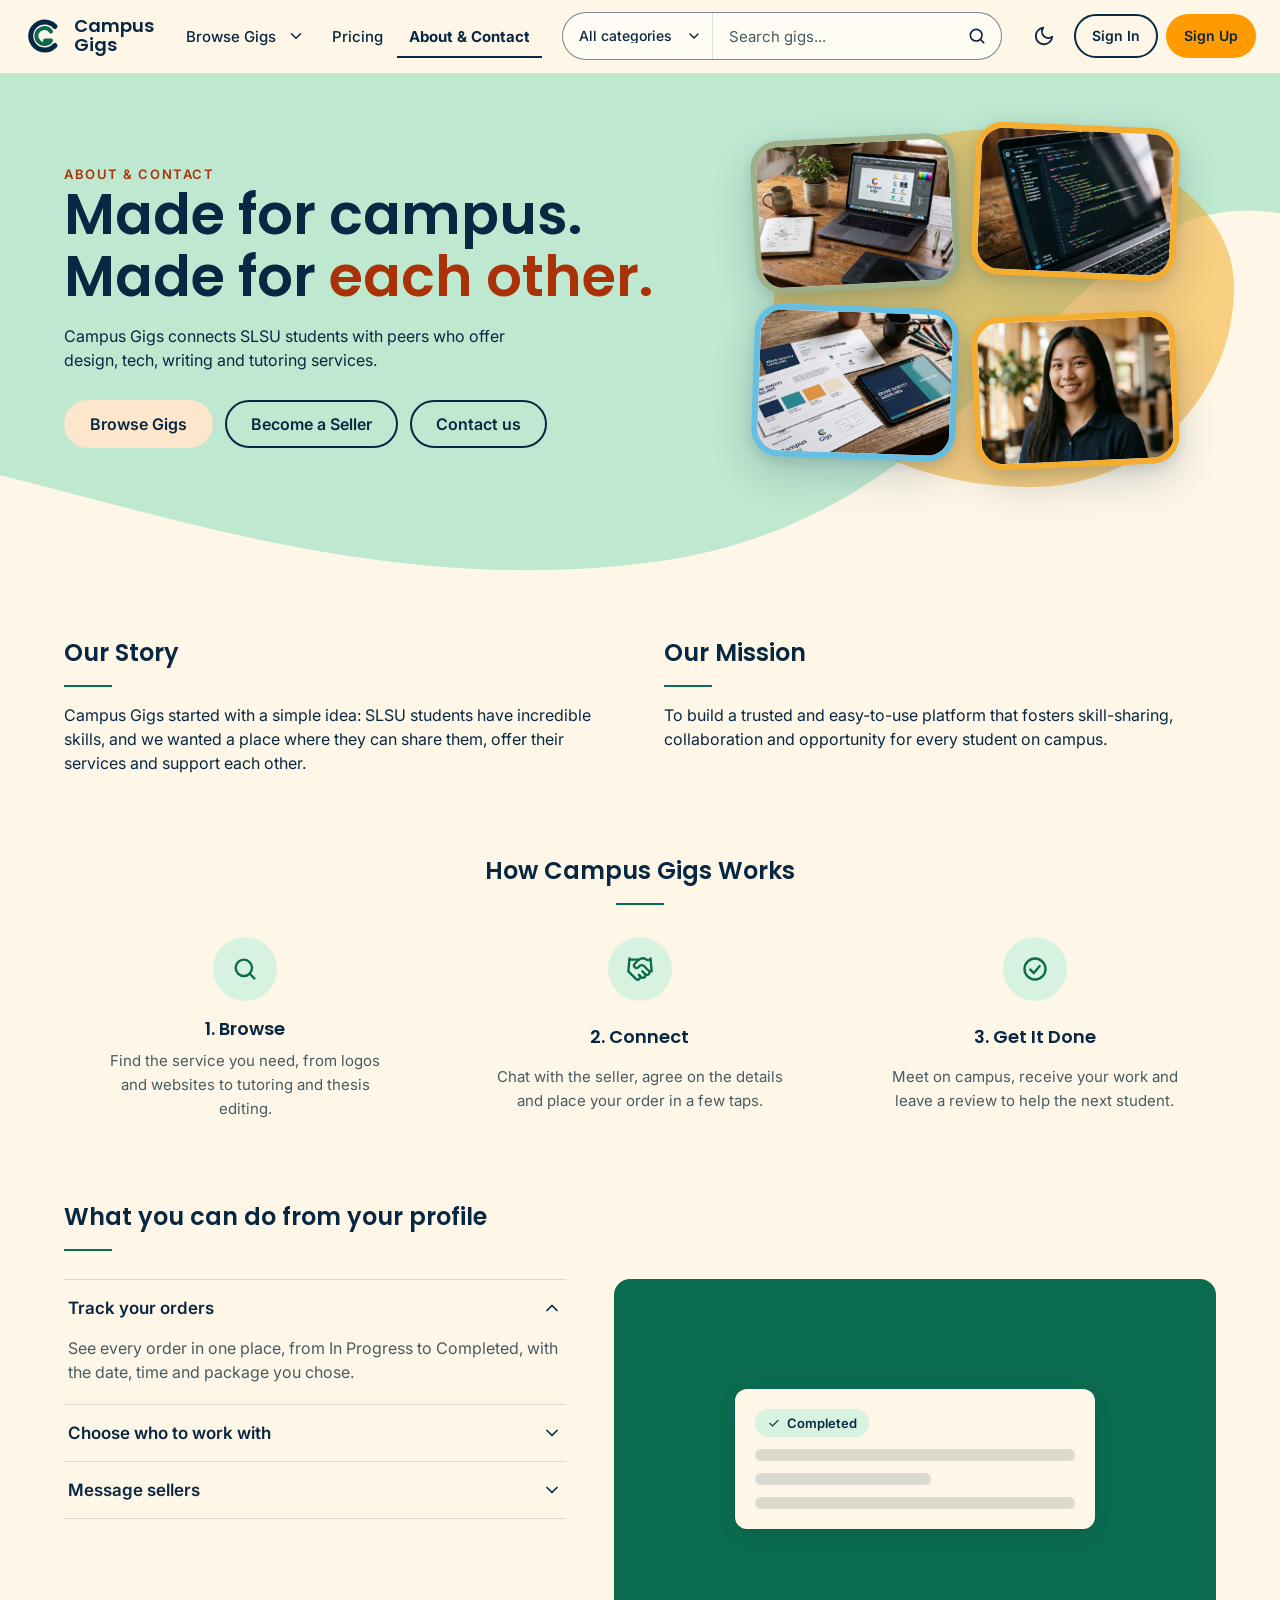
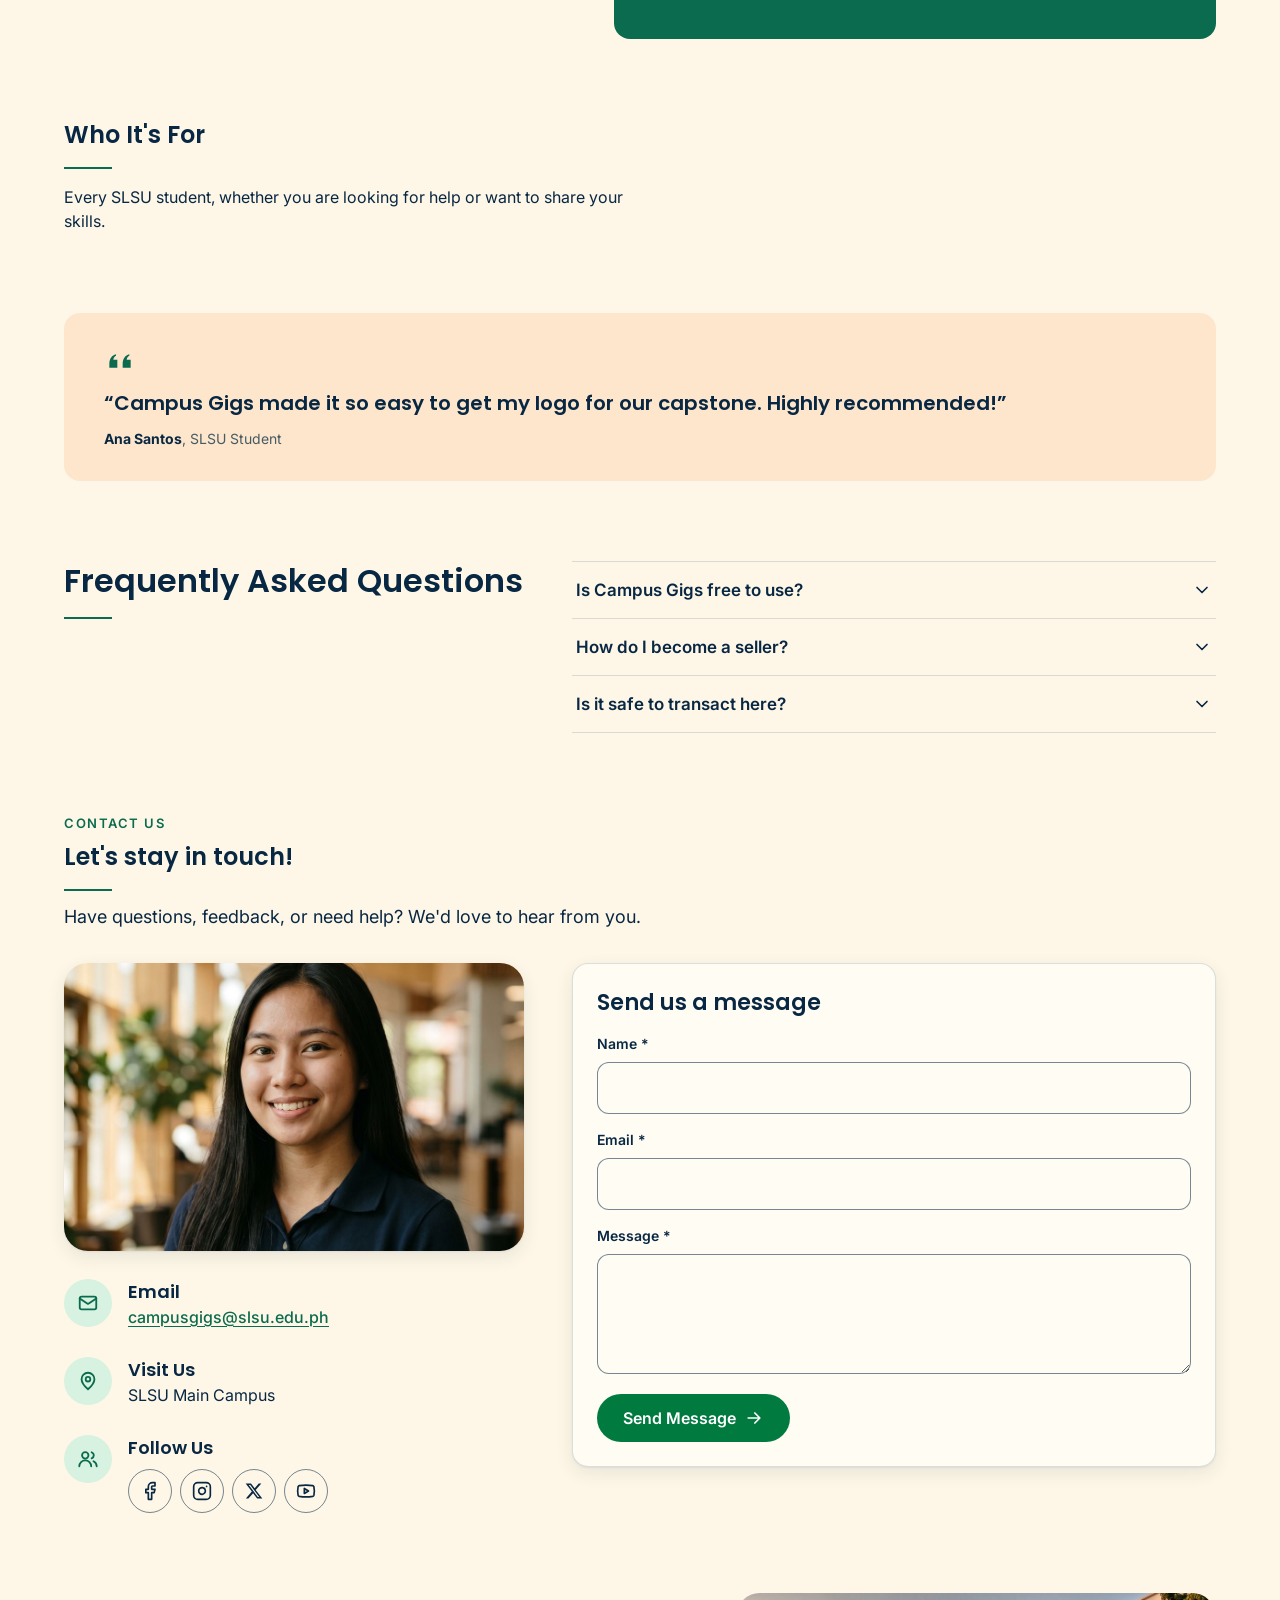
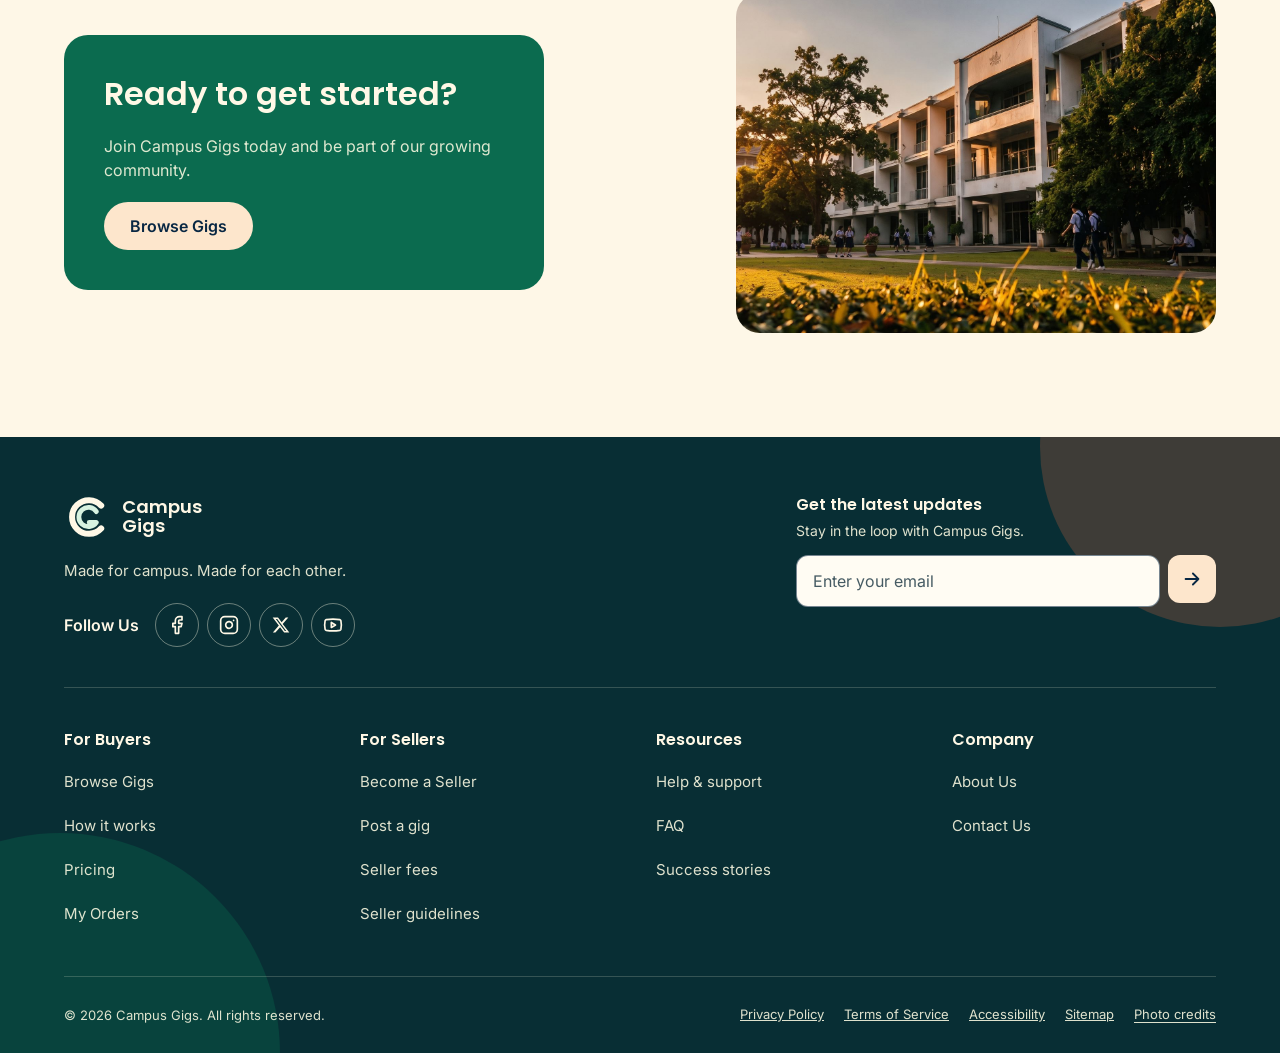
==== about.html @ 4c4ada21 "Campus Gigs: SLSU student services marketplace Co-Authored-By: Claude Sonnet 5.5 <noreply@anthropic." ====
<!doctype html>
<html lang="en">
<head>
  <meta charset="utf-8">
  <meta name="viewport" content="width=device-width, initial-scale=1">
  <title>About &amp; Contact | Campus Gigs</title>
  <meta name="description" content="About Campus Gigs, how it works, answers to common questions, and a form to write to the team at SLSU Main Campus.">
  <link rel="preconnect" href="https://fonts.googleapis.com">
  <link rel="preconnect" href="https://fonts.gstatic.com" crossorigin>
  <link href="https://fonts.googleapis.com/css2?family=Inter:wght@400;500;600;700&family=Poppins:wght@500;600;700&display=swap" rel="stylesheet">
  <link rel="stylesheet" href="css/tokens.css">
  <link rel="stylesheet" href="css/base.css">
  <link rel="stylesheet" href="css/components.css">
  <link rel="stylesheet" href="css/shell.css">
  <link rel="stylesheet" href="css/pages.css">
<script>try{if(localStorage.getItem('campusgigs.v1.theme')==='dark')document.documentElement.setAttribute('data-theme','dark')}catch(e){}</script>
</head>
<body>
<main id="main">

  <section class="hero-curve about-hero" aria-labelledby="about-title">
    <svg class="hero-curve__shape" viewBox="0 0 1440 560" preserveAspectRatio="none" aria-hidden="true"><path fill="#2F5A66" d="M0 0H1440V150C1200 110 1130 470 740 522 460 558 220 482 0 430Z"/></svg>
    <div class="container hero-curve__inner">
      <div>
        <p class="eyebrow">About &amp; contact</p>
        <h1 id="about-title">Made for campus.<br>Made for <span class="about-hero__accent">each other.</span></h1>
        <p>Campus Gigs connects SLSU students with peers who offer design, tech, writing and tutoring services.</p>
        <div class="hero-curve__actions">
          <a class="btn btn--light" href="browse.html">Browse Gigs</a>
          <a class="btn btn--outline about-hero__ghost" id="about-seller" href="signup.html?role=seller">Become a Seller</a>
          <a class="btn btn--outline about-hero__ghost" href="#contact">Contact us</a>
        </div>
      </div>
      <div class="hero-curve__media is-collage">
        <div class="hero-curve__blob"></div>
        <div class="collage collage--about" aria-label="Students collaborating on campus">
          <div class="collage__frame" data-frame="aboutCollage1"></div>
          <div class="collage__frame" data-frame="aboutCollage2"></div>
          <div class="collage__frame" data-frame="aboutCollage3"></div>
          <div class="collage__frame" data-frame="aboutCollage4"></div>
        </div>
      </div>
    </div>
  </section>

  <section class="section container about-two">
    <div><h2 class="h-rule">Our Story</h2><p>Campus Gigs started with a simple idea: SLSU students have incredible skills, and we wanted a place where they can share them, offer their services and support each other.</p></div>
    <div><h2 class="h-rule">Our Mission</h2><p>To build a trusted and easy-to-use platform that fosters skill-sharing, collaboration and opportunity for every student on campus.</p></div>
  </section>

  <section class="section container" id="how" aria-labelledby="how-title">
    <h2 class="h-rule h-rule--center" id="how-title" style="text-align:center;margin-bottom:32px">How Campus Gigs Works</h2>
    <div class="steps-3 steps-3--icons">
      <div><span class="step-ico" data-ico="search"></span><h3>1. Browse</h3><p>Find the service you need, from logos and websites to tutoring and thesis editing.</p></div>
      <div><span class="step-ico" data-ico="handshake"></span><h3>2. Connect</h3><p>Chat with the seller, agree on the details and place your order in a few taps.</p></div>
      <div><span class="step-ico" data-ico="check-circle"></span><h3>3. Get It Done</h3><p>Meet on campus, receive your work and leave a review to help the next student.</p></div>
    </div>
  </section>

  <section class="section container" aria-labelledby="features-title">
    <h2 class="h-rule" id="features-title" style="margin-bottom:28px">What you can do from your profile</h2>
    <div class="acc-split">
      <div class="acc" id="profile-acc">
        <div class="acc__item"><h3><button class="acc__btn" type="button" id="pa1b" aria-expanded="true" aria-controls="pa1p">Track your orders <span data-ico="chevron-down" data-size="20"></span></button></h3><div class="acc__panel" id="pa1p" role="region" aria-labelledby="pa1b">See every order in one place, from In Progress to Completed, with the date, time and package you chose.</div></div>
        <div class="acc__item"><h3><button class="acc__btn" type="button" id="pa2b" aria-expanded="false" aria-controls="pa2p">Choose who to work with <span data-ico="chevron-down" data-size="20"></span></button></h3><div class="acc__panel" id="pa2p" role="region" aria-labelledby="pa2b" hidden>Compare packages, delivery days and honest reviews before you decide, then save the gigs you like.</div></div>
        <div class="acc__item"><h3><button class="acc__btn" type="button" id="pa3b" aria-expanded="false" aria-controls="pa3p">Message sellers <span data-ico="chevron-down" data-size="20"></span></button></h3><div class="acc__panel" id="pa3p" role="region" aria-labelledby="pa3b" hidden>Ask questions and agree on a meet-up time right in the app. Replies show up in your inbox.</div></div>
      </div>
      <div class="acc__preview" aria-hidden="true"><div class="acc__preview-card"><span class="pill pill--done" style="justify-self:start" data-ico="check" data-size="14"> Completed</span><div class="skeleton"></div><div class="skeleton skeleton--short"></div><div class="skeleton"></div></div></div>
    </div>
  </section>

  <section class="section container" aria-labelledby="who-title">
    <h2 class="h-rule" id="who-title" style="margin-bottom:16px">Who It's For</h2>
    <p style="max-width:60ch">Every SLSU student, whether you are looking for help or want to share your skills.</p>
  </section>

  <section class="section container" aria-label="What a student says">
    <div class="quote-band" id="about-quote"></div>
  </section>

  <section class="section container" id="faq" aria-labelledby="faq-title">
    <div class="faq-split">
      <h2 class="h-rule" id="faq-title">Frequently Asked Questions</h2>
      <div class="acc" id="faq-acc"></div>
    </div>
  </section>

  <section class="section container contact-wrap" id="contact" aria-labelledby="contact-title">
    <div class="contact-head">
      <p class="eyebrow">Contact us</p>
      <h2 class="h-rule" id="contact-title">Let's stay in touch!</h2>
      <p>Have questions, feedback, or need help? We'd love to hear from you.</p>
    </div>
    <div class="contact-body">
      <div class="contact-info">
        <div class="contact-photo" id="contact-photo"></div>
        <div class="contact-info__row"><span class="contact-info__icon" id="ci-mail"></span><div><h3>Email</h3><a href="mailto:campusgigs@slsu.edu.ph">campusgigs@slsu.edu.ph</a></div></div>
        <div class="contact-info__row"><span class="contact-info__icon" id="ci-pin"></span><div><h3>Visit Us</h3><p>SLSU Main Campus</p></div></div>
        <div class="contact-info__row"><span class="contact-info__icon" id="ci-users"></span><div><h3>Follow Us</h3><div class="socials socials--dark" id="contact-socials"></div></div></div>
      </div>

      <div class="card card--pad contact-card" id="contact-card">
        <h3>Send us a message</h3>
        <form id="contact-form" novalidate>
          <div class="field" id="f-name"><label for="c-name">Name <span aria-hidden="true">*</span></label><input class="input" id="c-name" name="name" autocomplete="name" required maxlength="80"><p class="field__error" id="e-name" hidden></p></div>
          <div class="field" id="f-email"><label for="c-email">Email <span aria-hidden="true">*</span></label><input class="input" id="c-email" name="email" type="email" autocomplete="email" required maxlength="120"><p class="field__error" id="e-email" hidden></p></div>
          <div class="field" id="f-message"><label for="c-message">Message <span aria-hidden="true">*</span></label><textarea class="input textarea" id="c-message" name="message" required maxlength="2000"></textarea><p class="field__error" id="e-message" hidden></p></div>
          <p class="field__error" id="form-error" role="alert" hidden></p>
          <button class="btn btn--primary contact-card__send" type="submit" id="send-btn">Send Message <span id="send-arrow"></span></button>
        </form>
      </div>
    </div>
  </section>

  <section class="section container" aria-label="Get started">
    <div class="about-cta">
      <div class="about-cta__photo" id="about-cta-photo"></div>
      <div id="about-cta-card"></div>
    </div>
  </section>

</main>
<script src="js/util.js"></script>
<script src="js/icons.js"></script>
<script src="js/storage.js"></script>
<script src="js/data.js"></script>
<script src="js/store.js"></script>
<script src="js/auth.js"></script>
<script src="js/ui.js"></script>
<script src="js/pages/about.js"></script>
</body>
</html>
---- css/tokens.css ----
/* Design tokens. Palette, type, radii, spacing and component heights come from the UI kit board;
   the "reference pass" block adds what the Indeed and Upwork references need, in the kit's colours. */
:root {
  /* Palette: the "colourful" web palette (default). Dark mode flips these inside the dark areas, see the end of this file. */
  --paper: #FEF7E7;   /* page background: warm cream */
  --card: #FFFCF3;    /* card surfaces: a lighter tint of the paper */
  --cream: #FDE6CC;   /* soft peach surface */
  --olive: #D7F2E0;   /* soft mint surface (name kept from the first palette) */
  --ivory: #FFF8E6;   /* light text and icons on dark or saturated surfaces */
  --deep: #082743;    /* text: deep navy */
  --deep-rgb: 8, 39, 67;  /* the same colour as r, g, b for tints and hovers */
  --forest: #082E34;  /* dark surfaces: footer, banner, media cards */
  --teal: #0B6B4F;    /* green-teal accent: links, icons, accent headings */
  --green: #017A3F;   /* primary buttons and selected states (white text 5:1) */
  --on-green: #FFFFFF;
  --orange: #FF6D42;  /* "Become a seller" and other warm calls to action (dark text on it) */
  --amber: #FF9A00;   /* Sign Up in the header (dark text on it) */
  --coral: #E76C4A; --mint: #BEE8D0; --sky: #C1E5F6; --sage: #C5D2B4; --blue: #64BFE4; --yellow: #F4AD2F;

  /* Derived */
  --muted: #465B63;                   /* secondary text, 6.2:1 on the paper */
  --line: rgba(8, 39, 67, 0.14);      /* hairlines and card borders */
  --line-strong: rgba(8, 39, 67, 0.55); /* input and control borders, 3.8:1 on the paper */
  --green-hover: #01663A;
  --deep-hover: #0E3A5C;
  --teal-hover: #095840;
  --star: #E3A02F;                    /* rating stars (decorative, never the only signal) */
  --danger: #B3261E;                  /* errors and cross marks, 5:1 or better on the paper, cream and mint */

  /* Role tokens that dark mode changes (everything else follows the palette above) */
  --chrome-bg: var(--paper);          /* header and app bar */
  --hero-bg: linear-gradient(180deg, #FDEAD0 0%, #FEF1DC 55%, var(--paper) 100%);
  --curve-bg: var(--mint);            /* About hero */
  --accent-text: #A93208;             /* warm accent words on light surfaces (5:1 on mint and paper) */
  --filters-bg: var(--olive);
  --auth-card: rgba(255, 252, 243, 0.96);
  --hero-deco-a: var(--mint); --hero-deco-b: var(--coral); --hero-deco-c: var(--yellow);
  --cta: #FF9A00; --on-cta: #082743;      /* amber button (Sign Up) */
  --cta2: #FF6D42; --on-cta2: #082743;    /* orange button (Become a seller) */
  --frame-1: #9DB08A; --frame-2: #F4AD2F; --frame-3: #64BFE4; --frame-4: #F4AD2F;   /* photo frame borders in the hero collage */
  --price: #C2410C;                   /* gig prices: warm orange-brown, 5:1 on cards */

  /* Radii (kit) */
  --r4: 4px; --r8: 8px; --r12: 12px; --r16: 16px; --r24: 24px;
  --r-pill: 999px;

  /* Spacing, 8-point system (kit) */
  --s4: 4px; --s8: 8px; --s12: 12px; --s16: 16px; --s20: 20px; --s24: 24px; --s32: 32px; --s40: 40px;

  /* Component heights (kit) */
  --h-btn: 48px; --h-input: 52px; --h-chip: 36px; --h-seg: 40px; --h-filter: 56px; --h-bottomnav: 64px;
  --h-btn-sm: 44px;   /* small buttons stay at the 44px touch-target minimum */

  /* Reference pass */
  --shadow-card: 0 1px 2px rgba(8, 39, 67, 0.06), 0 6px 18px rgba(8, 39, 67, 0.09);
  --shadow-pop: 0 4px 12px rgba(8, 39, 67, 0.12), 0 16px 40px rgba(8, 39, 67, 0.18);
  --shadow-modal: 0 24px 64px rgba(11, 29, 34, 0.32);
  --grad-soft: linear-gradient(90deg, var(--olive), var(--cream));   /* Upwork's highlighted row */
  --grad-band: linear-gradient(135deg, var(--forest), var(--teal));    /* CTA bands */
  --container: 1200px;
  --gutter: 24px;
  --h-header: 72px;
  --h-appbar: 56px;
  --fs-display: clamp(40px, 5.5vw, 64px);

  /* Layers */
  --z-header: 50; --z-mega: 60; --z-drawer: 70; --z-modal: 80; --z-toast: 90;

  /* Type */
  --font-head: 'Poppins', 'Segoe UI', system-ui, -apple-system, 'Helvetica Neue', Arial, sans-serif;
  --font-body: 'Inter', 'Segoe UI', system-ui, -apple-system, 'Helvetica Neue', Arial, sans-serif;
}

@media (max-width: 767px) {
  :root {
    --gutter: 16px;
    --h-header: var(--h-appbar);
  }
}

/* ============================================================ Dark mode (html[data-theme="dark"])
   The dark palette board keeps warm paper for the content and turns the "chrome" dark: header, heroes, banners,
   filter and navigation panels, forms on photos. Inside those areas the palette tokens are flipped, so every
   component built from them (buttons, chips, inputs, text) follows without its own dark rules. */
:root[data-theme="dark"] {
  --paper: #F6E8D2;      /* content stays warm paper, a touch deeper than the colourful cream */
  --card: #FFF8EA;
  --cream: #F1DFC4;
  --olive: #ECE6BC;
  --forest: #0B1C23;
  --teal: #2B5663;
  --green: #345F6A;      /* primary buttons on paper: slate teal with cream text */
  --on-green: #FFFBDC;
  --muted: #3F5159;
  --price: #A8360A;
  --chrome-bg: #345F6A;
  --hero-bg: #0B1C23;
  --curve-bg: #0B1C23; --filters-bg: #345F6A; --auth-card: #12303A;
  --hero-deco-a: #345F6A; --hero-deco-b: #ECE6BC; --hero-deco-c: #D4D161;
  --cta: #ECE6BC; --on-cta: #0B1C23; --cta2: #D4D161; --on-cta2: #0B1C23;
  --frame-1: #F6E8D2; --frame-2: #F6E8D2; --frame-3: #F6E8D2; --frame-4: #F6E8D2;
  color-scheme: dark;
}
:root[data-theme="dark"] :is(.site-header, .appbar, .hero, .hero-curve, .page-banner, .pricing-hero,
    .filters, .auth__card, .contact-card, .profile-nav) {
  --paper: #0B1C23; --card: #12303A; --cream: #17394A; --olive: #1E4552; --ivory: #0B1C23;
  --deep: #FFFBDC; --deep-rgb: 255, 251, 220; --muted: #D3DDD3; --teal: #D4D161; --accent-text: #D4D161; --mint: #1E4552; --green: #ECE6BC; --on-green: #0B1C23; --green-hover: #FFFBDC;
  --line: rgba(255, 251, 220, 0.24); --line-strong: rgba(255, 251, 220, 0.62); --deep-hover: #ECE6BC;
  color: var(--deep);
}
:root[data-theme="dark"] .site-header, :root[data-theme="dark"] .appbar { --paper: #345F6A; --card: #3F6C78; }
---- css/base.css ----
/* Reset and base elements. */
*, *::before, *::after { box-sizing: border-box; }

html {
  -webkit-text-size-adjust: 100%;
  /* Anchor jumps (profile and seller navs, footer links) must not hide under the sticky header. */
  scroll-padding-top: calc(var(--h-header) + 16px);
}

body {
  margin: 0;
  background: var(--paper);
  color: var(--deep);
  font: 400 16px/24px var(--font-body);
  -webkit-font-smoothing: antialiased;
  min-height: 100vh;
}

h1, h2, h3, h4 { font-family: var(--font-head); margin: 0; color: var(--deep); }
h1, h2, h3 { text-wrap: balance; }
h1 { font-size: 32px; line-height: 40px; font-weight: 700; }
h2 { font-size: 24px; line-height: 32px; font-weight: 600; }
h3 { font-size: 20px; line-height: 28px; font-weight: 600; }   /* "Title" in the kit */
h4 { font-size: 16px; line-height: 24px; font-weight: 600; }
p { margin: 0; }
ul, ol { margin: 0; padding: 0; list-style: none; }
img, svg { display: block; max-width: 100%; }
a { color: inherit; text-decoration-thickness: 1px; text-underline-offset: 3px; }
button, input, select, textarea { font: inherit; color: inherit; }
button { cursor: pointer; background: none; border: 0; padding: 0; }
table { border-collapse: collapse; }

.caption { font-size: 14px; line-height: 20px; font-weight: 500; color: var(--muted); }
.display { font-family: var(--font-head); font-size: var(--fs-display); line-height: 1.08; font-weight: 700; letter-spacing: -0.01em; }
.eyebrow { font: 600 13px/20px var(--font-body); letter-spacing: 0.12em; text-transform: uppercase; }
.text-teal { color: var(--teal); }

/* Keyboard focus: a Deep Teal ring that works on every light surface; dark surfaces switch to Ivory. */
:focus { outline: none; }
:focus-visible { outline: 2px solid var(--deep); outline-offset: 2px; border-radius: 4px; }
.on-dark :focus-visible,
.site-footer :focus-visible,
.cta-band :focus-visible,
.media-card :focus-visible,
.hero-curve :focus-visible { outline-color: var(--ivory); }

.container { width: 100%; max-width: var(--container); margin-inline: auto; padding-inline: var(--gutter); }

.sr-only {
  position: absolute; width: 1px; height: 1px; padding: 0; margin: -1px; overflow: hidden;
  clip: rect(0, 0, 0, 0); white-space: nowrap; border: 0;
}

.skip-link {
  position: fixed; left: 16px; top: -64px; z-index: calc(var(--z-toast) + 1);
  background: var(--forest); color: var(--ivory); padding: 12px 20px; border-radius: var(--r12);
  text-decoration: none; font-weight: 600; transition: top 0.15s;
}
.skip-link:focus { top: 16px; }

[hidden] { display: none !important; }
.is-locked { overflow: hidden; }

@media (prefers-reduced-motion: reduce) {
  *, *::before, *::after {
    animation-duration: 0.01ms !important; animation-iteration-count: 1 !important;
    transition-duration: 0.01ms !important; scroll-behavior: auto !important;
  }
}
---- css/components.css ----
/* Components. Section 1 is the UI kit board; section 2 is the reference pass (Indeed and Upwork patterns in the kit's colours).
   Everything here is CSS only. Behaviour lives in js/ui.js. */

/* ============================================================ 1. KIT ============================================================ */

/* ---- Icons ---- */
.icon { flex: none; }
.text-star { color: var(--star); }

/* ---- Buttons (height 48) ---- */
.btn {
  display: inline-flex; align-items: center; justify-content: center; gap: 8px;
  height: var(--h-btn); padding: 0 24px; border: 2px solid transparent; border-radius: var(--r-pill);
  font: 600 16px/1 var(--font-body); text-decoration: none; white-space: nowrap; cursor: pointer;
  transition: background-color 0.15s, color 0.15s, border-color 0.15s, transform 0.1s;
}
.btn:active { transform: translateY(1px); }
.btn--primary { background: var(--green); color: var(--on-green); }
.btn--primary:hover { background: var(--deep-hover); }
.btn--secondary { background: var(--teal); color: var(--ivory); }
.btn--secondary:hover { background: var(--teal-hover); }
.btn--outline { background: transparent; color: var(--deep); border-color: var(--deep); }
.btn--outline:hover { background: rgba(8, 39, 67, 0.07); }
.btn--amber { background: var(--cta); color: var(--on-cta); }
.btn--amber:hover { filter: brightness(0.94); }
.btn--accent { background: var(--cta2); color: var(--on-cta2); }
.btn--accent:hover { filter: brightness(0.94); }
.btn--light { background: var(--cream); color: var(--deep); }   /* on dark bands: the role of Indeed's gold button */
.btn--light:hover { background: var(--paper); }
.btn--sm { height: var(--h-btn-sm); padding: 0 16px; font-size: 14px; }
.btn--block { display: flex; width: 100%; }
.btn--icon { width: var(--h-btn); padding: 0; border-radius: var(--r12); }
.btn--icon.btn--sm { width: var(--h-btn-sm); }
.btn[disabled], .btn[aria-disabled="true"] {
  background: rgba(var(--deep-rgb), 0.08); color: rgba(var(--deep-rgb), 0.5); border-color: transparent;
  cursor: not-allowed; transform: none;
}
.link-arrow { display: inline-flex; align-items: center; gap: 6px; font-weight: 600; text-decoration: none; min-height: 44px; }
.link-arrow:hover { text-decoration: underline; }

/* ---- Chips and tags (height 36; a pseudo-element grows the hit area to 44) ---- */
.chip {
  position: relative; display: inline-flex; align-items: center; gap: 8px; height: var(--h-chip); padding: 0 16px;
  border: 1px solid rgba(var(--deep-rgb), 0.14); border-radius: var(--r-pill); background: rgba(251, 232, 206, 0.6);
  font: 500 14px/1 var(--font-body); color: var(--deep); text-decoration: none; white-space: nowrap; cursor: pointer;
  transition: background-color 0.15s, color 0.15s, border-color 0.15s;
}
.chip::before { content: ""; position: absolute; inset: -5px 0; }
.chip:hover { background: var(--cream); }
.chip--active, .chip[aria-pressed="true"] { background: var(--green); color: var(--on-green); border-color: var(--green); }
.chip--active:hover, .chip[aria-pressed="true"]:hover { background: var(--deep-hover); }
.chip--removable { background: transparent; border-color: var(--line-strong); cursor: default; padding-right: 8px; }
.chip__x { position: relative; display: grid; place-items: center; width: 28px; height: 28px; border-radius: 50%; }
.chip__x::before { content: ""; position: absolute; inset: -8px; }
.chip__x:hover { background: rgba(var(--deep-rgb), 0.1); }
.chip--static { cursor: default; }
.chip--static::before { display: none; }

/* ---- Inputs (height 52) ---- */
.field { display: grid; gap: 8px; }
.field > label, .field__label { font: 600 14px/20px var(--font-body); }
.field__hint { font: 500 14px/20px var(--font-body); color: var(--muted); }
.field__error { font: 500 14px/20px var(--font-body); color: var(--danger); display: flex; gap: 6px; align-items: flex-start; }
.input-wrap { position: relative; display: flex; align-items: center; }
.input-wrap > .icon { position: absolute; left: 16px; pointer-events: none; color: var(--deep); }
.input-wrap > .input-wrap__end { position: absolute; right: 4px; }
.input {
  width: 100%; height: var(--h-input); padding: 0 16px; background: var(--card); color: var(--deep);
  border: 1.5px solid var(--line-strong); border-radius: var(--r12); font: 400 16px/24px var(--font-body);
  transition: border-color 0.15s, box-shadow 0.15s;
}
.input::placeholder { color: var(--muted); opacity: 1; }
.input-wrap > .icon ~ .input { padding-left: 48px; }
.input-wrap--end .input { padding-right: 52px; }
.input:focus { border-color: var(--deep); box-shadow: 0 0 0 1px var(--deep); }
.input[aria-invalid="true"], .field--error .input { border-color: var(--danger); box-shadow: 0 0 0 1px var(--danger); }
.input:disabled { background: rgba(var(--deep-rgb), 0.05); color: rgba(var(--deep-rgb), 0.5); cursor: not-allowed; }
.textarea { height: auto; min-height: 120px; padding: 14px 16px; resize: vertical; }
.select {
  appearance: none; -webkit-appearance: none; padding-right: 44px; cursor: pointer;
  background-image: url("data:image/svg+xml,%3Csvg xmlns='http://www.w3.org/2000/svg' width='20' height='20' viewBox='0 0 24 24' fill='none' stroke='%230B1D22' stroke-width='2' stroke-linecap='round' stroke-linejoin='round'%3E%3Cpath d='m6 9 6 6 6-6'/%3E%3C/svg%3E");
  background-repeat: no-repeat; background-position: right 14px center;
}
.input-wrap > .icon ~ .select { padding-left: 48px; }
.counter { text-align: right; font: 500 13px/18px var(--font-body); color: var(--muted); }

/* ---- Selection controls: real inputs, visually replaced ---- */
.check, .radio { position: relative; display: inline-flex; align-items: center; gap: 12px; min-height: 44px; cursor: pointer; }
.check input, .radio input { position: absolute; opacity: 0; width: 24px; height: 24px; margin: 0; cursor: pointer; }
.check__box, .radio__dot {
  width: 24px; height: 24px; flex: none; display: grid; place-items: center; background: var(--card);
  border: 2px solid var(--deep); transition: background-color 0.15s;
}
.check__box { border-radius: var(--r4); }
.check__box::after {
  content: ""; width: 6px; height: 11px; border: solid var(--on-green); border-width: 0 2.5px 2.5px 0;
  transform: rotate(45deg) translate(-1px, -1px); opacity: 0;
}
.check input:checked + .check__box { background: var(--green); border-color: var(--green); }
.check input:checked + .check__box::after { opacity: 1; }
.radio__dot { border-radius: 50%; }
.radio__dot::after { content: ""; width: 12px; height: 12px; border-radius: 50%; background: var(--deep); transform: scale(0); transition: transform 0.12s; }
.radio input:checked + .radio__dot::after { transform: scale(1); }
.check input:focus-visible + .check__box, .radio input:focus-visible + .radio__dot { outline: 2px solid var(--deep); outline-offset: 2px; }
.check input:disabled + .check__box, .radio input:disabled + .radio__dot { opacity: 0.4; }

.switch { position: relative; display: inline-flex; align-items: center; gap: 12px; min-height: 44px; cursor: pointer; }
.switch input { position: absolute; opacity: 0; width: 52px; height: 32px; margin: 0; cursor: pointer; }
.switch__track {
  position: relative; width: 52px; height: 32px; flex: none; border-radius: var(--r-pill);
  background: rgba(var(--deep-rgb), 0.12); border: 1.5px solid var(--line-strong); transition: background-color 0.15s;
}
.switch__track::after {
  content: ""; position: absolute; top: 3px; left: 3px; width: 23px; height: 23px; border-radius: 50%;
  background: #fff; box-shadow: 0 1px 3px rgba(11, 29, 34, 0.35); transition: transform 0.15s;
}
.switch input:checked + .switch__track { background: var(--green); border-color: var(--green); }
.switch input:checked + .switch__track::after { transform: translateX(20px); }
.switch input:focus-visible + .switch__track { outline: 2px solid var(--deep); outline-offset: 2px; }
.switch input:disabled + .switch__track { opacity: 0.4; }

/* ---- Segmented control (height 40) ---- */
.segmented {
  display: inline-grid; grid-auto-flow: column; grid-auto-columns: 1fr; gap: 2px; height: var(--h-seg); padding: 3px;
  border-radius: var(--r-pill); background: rgba(var(--deep-rgb), 0.08);
}
.segmented > button, .segmented > a {
  position: relative; display: inline-flex; align-items: center; justify-content: center; padding: 0 20px;
  border-radius: var(--r-pill); font: 600 14px/1 var(--font-body); color: var(--deep); text-decoration: none; white-space: nowrap;
  transition: background-color 0.15s, color 0.15s;
}
.segmented > button::before, .segmented > a::before { content: ""; position: absolute; inset: -5px 0; }
.segmented > .is-active, .segmented > [aria-pressed="true"], .segmented > [aria-selected="true"] { background: var(--green); color: var(--on-green); }
.segmented > button:not(.is-active):not([aria-pressed="true"]):not([aria-selected="true"]):hover { background: rgba(var(--deep-rgb), 0.08); }

/* ---- Pagination ---- */
.pagination { display: flex; align-items: center; justify-content: center; flex-wrap: wrap; gap: 8px; }
.page {
  position: relative; display: inline-grid; place-items: center; min-width: 40px; height: 40px; padding: 0 8px;
  border: 1.5px solid var(--line-strong); border-radius: var(--r8); background: transparent;
  font: 600 14px/1 var(--font-body); text-decoration: none; cursor: pointer; transition: background-color 0.15s;
}
.page::before { content: ""; position: absolute; inset: -4px; }
.page:hover { background: rgba(var(--deep-rgb), 0.07); }
.page[aria-current="page"] { background: var(--teal); border-color: var(--teal); color: var(--ivory); }
.page--arrow { border-radius: 50%; width: 40px; padding: 0; }
.page[disabled], .page[aria-disabled="true"] { opacity: 0.4; cursor: not-allowed; pointer-events: none; }

/* ---- Quantity stepper ---- */
.stepper { display: inline-flex; align-items: center; height: var(--h-btn); border: 1.5px solid var(--deep); border-radius: var(--r-pill); background: var(--card); }
.stepper button { display: grid; place-items: center; width: 48px; height: 100%; border-radius: var(--r-pill); }
.stepper button:hover:not([disabled]) { background: rgba(var(--deep-rgb), 0.07); }
.stepper button[disabled] { opacity: 0.35; cursor: not-allowed; }
.stepper output, .stepper input { min-width: 40px; text-align: center; font-weight: 600; border: 0; background: transparent; width: 48px; }

/* ---- Rating ---- */
.stars { display: inline-flex; align-items: center; gap: 4px; font: 500 14px/20px var(--font-body); white-space: nowrap; }
.stars .icon { color: var(--star); }
.stars__val { font-weight: 600; }
.stars__count { color: var(--muted); }
.stars--five { gap: 2px; }
.stars--five .is-off { color: transparent; stroke: var(--star); }

/* ---- Cards ---- */
.card { background: var(--card); border: 1px solid var(--line); border-radius: var(--r16); box-shadow: var(--shadow-card); }
.card--pad { padding: 24px; }

/* Placeholder tiles for gig covers and imagery: palette gradient, soft dot pattern, category icon. */
.tile { position: relative; width: 100%; height: 100%; min-height: 64px; display: grid; place-items: center; overflow: hidden; background: var(--cream); color: var(--teal); }
.tile::before { content: ""; position: absolute; inset: 0; background-image: radial-gradient(rgba(255, 255, 255, 0.4) 1.5px, transparent 1.6px); background-size: 18px 18px; }
.tile .icon { position: relative; width: 36%; height: auto; max-width: 72px; max-height: 72px; opacity: 0.85; }
/* A real photo in a tile slot: fills the slot, cropped from the centre (the cream shows while it loads). */
.tile--photo { display: block; object-fit: cover; object-position: center; max-width: none; }
.tile--design { background: linear-gradient(135deg, #C5D2B4, #DDE5CF); color: #7A4200; }
.tile--tech { background: linear-gradient(135deg, #FED6B8, #FFE6D3); color: #A8300A; }
.tile--writing { background: linear-gradient(135deg, #C1E5F6, #DDF1FA); color: #8A3F00; }
.tile--tutoring { background: linear-gradient(135deg, #D7F2E0, #EAF8EE); color: #0B6B4F; }
.tile--admin { background: linear-gradient(135deg, #FED091, #FFE3B8); color: #8F2E08; }
.tile--others { background: linear-gradient(135deg, #FEE9CC, #FFF3E0); color: #5C3F1B; }

.gig-card {
  position: relative; display: flex; flex-direction: column; overflow: hidden; background: var(--card);
  border: 1px solid var(--line); border-radius: var(--r16); box-shadow: var(--shadow-card);
  transition: transform 0.15s, box-shadow 0.15s;
}
.gig-card:hover { transform: translateY(-2px); box-shadow: var(--shadow-pop); }
.gig-card__media { position: relative; aspect-ratio: 2.1 / 1; background: var(--cream); }
.gig-card__media > img, .gig-card__media > .tile { position: absolute; inset: 0; width: 100%; height: 100%; object-fit: cover; }
.gig-card__fav {
  position: absolute; top: 8px; right: 8px; z-index: 2; display: grid; place-items: center; width: 36px; height: 36px;
  border-radius: 50%; background: rgba(253, 251, 227, 0.92); color: var(--deep); transition: background-color 0.15s, transform 0.1s;
}
.gig-card__fav::before { content: ""; position: absolute; inset: -4px; }
.gig-card__fav:hover { background: var(--paper); transform: scale(1.06); }
.gig-card__fav[aria-pressed="true"] { color: var(--danger); }
.gig-card__body { display: grid; gap: 8px; padding: 14px 16px 16px; flex: 1; align-content: start; }
.gig-card__title { font: 600 16px/22px var(--font-head); display: -webkit-box; -webkit-line-clamp: 2; -webkit-box-orient: vertical; overflow: hidden; min-height: 44px; }
.gig-card__title a { text-decoration: none; }
.gig-card__title a::after { content: ""; position: absolute; inset: 0; z-index: 1; }   /* the whole card is the link */
.gig-card__seller { display: flex; align-items: center; gap: 8px; font: 500 14px/20px var(--font-body); color: var(--muted); }
.gig-card__foot { display: flex; align-items: center; justify-content: space-between; gap: 8px; margin-top: auto; }
.gig-card__price { font: 700 14px/20px var(--font-body); white-space: nowrap; color: var(--price); }
.gig-card--compact .gig-card__media { aspect-ratio: 2.6 / 1; }
.gig-card--compact .gig-card__body { padding: 10px 12px 12px; gap: 6px; }
.gig-card--compact .gig-card__title { font-size: 15px; line-height: 20px; min-height: 40px; }
.gig-card--row { flex-direction: row; align-items: stretch; min-width: 0; }
.gig-card--row .gig-card__media { flex: 0 0 148px; aspect-ratio: auto; min-height: 112px; }
.gig-card--row .gig-card__body { padding: 14px 16px; min-width: 0; }   /* lets the row shrink at 320px (400% zoom) */
.gig-card--row .gig-card__title { min-height: 0; -webkit-line-clamp: 1; }
.gig-card--row .gig-card__fav { top: 8px; left: 8px; right: auto; }
.gig-card__actions { position: relative; z-index: 2; display: flex; align-items: center; gap: 8px; }
@media (max-width: 479px) { .gig-card--row .gig-card__media { flex-basis: 112px; } }

/* ---- Pills, avatars, badges ---- */
.pill { display: inline-flex; align-items: center; gap: 6px; height: 28px; padding: 0 12px; border-radius: var(--r-pill); font: 600 13px/1 var(--font-body); white-space: nowrap; }
.pill--progress { background: var(--cream); color: var(--deep); border: 1px solid rgba(var(--deep-rgb), 0.18); }
.pill--done { background: var(--olive); color: var(--deep); }

.avatar {
  --size: 40px; width: var(--size); height: var(--size); flex: none; display: inline-grid; place-items: center; border-radius: 50%;
  background: var(--teal); color: var(--ivory); font: 600 calc(var(--size) * 0.38)/1 var(--font-head); overflow: hidden; user-select: none;
}
.avatar > img { width: 100%; height: 100%; object-fit: cover; }
.avatar-stack { display: inline-flex; align-items: center; }
.avatar-stack .avatar { --size: 28px; box-shadow: 0 0 0 2px var(--ivory); }
.avatar-stack .avatar + .avatar { margin-left: -8px; }

.badge {
  display: inline-flex; align-items: center; gap: 6px; height: 24px; padding: 0 10px; border-radius: var(--r-pill);
  font: 700 12px/1 var(--font-body); letter-spacing: 0.06em; text-transform: uppercase; white-space: nowrap;
}
.badge--popular { background: var(--olive); color: var(--deep); }
.badge--verified { height: auto; padding: 0; background: none; color: var(--teal); font-weight: 600; font-size: 13px; letter-spacing: 0; text-transform: none; }

/* ---- Bands (full-width soft or dark panels) ---- */
.band { border-radius: var(--r24); padding: 32px 40px; background: var(--cream); }
.band--olive { background: var(--olive); }
.band--deep { background: var(--forest); color: var(--ivory); }
.band--deep h1, .band--deep h2, .band--deep h3 { color: var(--ivory); }

/* ---- Filter bar (height 56) ---- */
.filter-bar { display: flex; gap: 8px; align-items: center; height: var(--h-filter); }
.filter-bar .input-wrap { flex: 1; }
.filter-bar .input { height: var(--h-filter); }

/* ---- Empty and not-found states ---- */
.empty-state { display: grid; justify-items: center; gap: 12px; text-align: center; padding: 48px 24px; }
.empty-state .icon { color: var(--teal); }
.empty-state h1 { font: 600 24px/32px var(--font-head); }   /* the not-found and become-a-seller panels are the page's only heading */
.empty-state p { color: var(--muted); max-width: 44ch; }

/* ---- Modal, drawer, toast ---- */
.overlay { position: fixed; inset: 0; z-index: var(--z-modal); background: rgba(11, 29, 34, 0.55); display: grid; place-items: center; padding: 16px; animation: fade-in 0.15s; }
.modal {
  position: relative; width: 100%; max-width: 520px; max-height: calc(100vh - 32px); overflow: auto; padding: 24px;
  background: var(--paper); border-radius: var(--r24); box-shadow: var(--shadow-modal); display: grid; gap: 16px;
}
.modal__head { display: flex; align-items: flex-start; justify-content: space-between; gap: 16px; }
.modal__title { font: 600 22px/30px var(--font-head); }
.modal__close { display: grid; place-items: center; width: 44px; height: 44px; margin: -8px -8px 0 0; border-radius: 50%; flex: none; }
.modal__close:hover { background: rgba(var(--deep-rgb), 0.08); }
.modal__body { color: var(--deep); }
.modal__actions { display: flex; flex-wrap: wrap; justify-content: flex-end; gap: 12px; }
.overlay--drawer { display: block; z-index: var(--z-drawer); padding: 0; }
.drawer {
  position: absolute; top: 0; bottom: 0; right: 0; width: min(420px, 100vw); overflow: auto; padding: 24px;
  background: var(--paper); box-shadow: var(--shadow-modal); display: grid; gap: 16px; align-content: start;
  animation: slide-in-right 0.2s ease-out;
}
.drawer--left { right: auto; left: 0; animation-name: slide-in-left; }
.drawer__head { display: flex; align-items: center; justify-content: space-between; gap: 16px; }
.drawer__title { font: 600 22px/30px var(--font-head); }

.toast-host { position: fixed; left: 50%; bottom: 24px; transform: translateX(-50%); z-index: var(--z-toast); display: grid; gap: 8px; justify-items: center; pointer-events: none; width: max-content; max-width: 92vw; }
.toast {
  display: flex; align-items: center; gap: 16px; padding: 12px 20px; border-radius: var(--r12); background: var(--forest); color: var(--ivory);
  font: 500 15px/22px var(--font-body); box-shadow: var(--shadow-pop); pointer-events: auto; animation: toast-in 0.2s ease-out;
}
.toast button { font-weight: 700; text-decoration: underline; color: var(--cream); min-height: 44px; min-width: 44px; }
.toast :focus-visible { outline-color: var(--ivory); }

@keyframes fade-in { from { opacity: 0; } to { opacity: 1; } }
@keyframes slide-in-right { from { transform: translateX(24px); opacity: 0; } to { transform: none; opacity: 1; } }
@keyframes slide-in-left { from { transform: translateX(-24px); opacity: 0; } to { transform: none; opacity: 1; } }
@keyframes toast-in { from { transform: translateY(12px); opacity: 0; } to { transform: none; opacity: 1; } }

/* ============================================================ 2. REFERENCE PASS ============================================================ */

/* position: relative keeps absolutely positioned .sr-only text inside the scroller (otherwise it widens the page) */
.table-scroll { position: relative; overflow-x: auto; -webkit-overflow-scrolling: touch; }

/* ref: upwork highlighted keyword */
.mark { background: linear-gradient(transparent 60%, var(--olive) 60%); box-decoration-break: clone; -webkit-box-decoration-break: clone; padding: 0 2px; }

/* ref: indeed heading rule */
.h-rule::after { content: ""; display: block; width: 48px; height: 2px; margin-top: 16px; background: var(--teal); }
.h-rule--center::after { margin-inline: auto; }

/* ref: upwork proof row ("1M+ jobs completed, rated, and reviewed") */
.proof { display: inline-flex; align-items: center; gap: 12px; font: 500 14px/20px var(--font-body); }

/* ref: upwork "Trusted by" row */
.logo-row { display: grid; gap: 16px; justify-items: center; }
.logo-row__eyebrow { font: 600 12px/16px var(--font-body); letter-spacing: 0.14em; text-transform: uppercase; color: var(--muted); }
.logo-row__list { display: flex; flex-wrap: wrap; justify-content: center; gap: 12px 40px; }
.logo-row__item { font: 600 18px/1 var(--font-head); color: var(--teal); }

/* ref: upwork category tab strip */
.cat-tabs { display: flex; gap: 8px; overflow-x: auto; scroll-snap-type: x proximity; border-bottom: 1px solid var(--line); -webkit-overflow-scrolling: touch; }
.cat-tabs__tab {
  flex: 1 0 auto; min-width: 104px; min-height: 44px; display: grid; justify-items: center; gap: 8px; padding: 12px 16px;
  border-bottom: 2px solid transparent; font: 500 14px/20px var(--font-body); color: var(--muted); text-decoration: none; white-space: nowrap; scroll-snap-align: start;
  transition: color 0.15s, border-color 0.15s;
}
.cat-tabs__tab:hover { color: var(--deep); }
.cat-tabs__tab[aria-selected="true"], .cat-tabs__tab.is-active { color: var(--deep); font-weight: 600; border-bottom-color: var(--deep); }

/* ref: upwork specialty cards */
.spec-grid { display: grid; grid-template-columns: repeat(5, minmax(0, 1fr)); gap: 12px; }
.spec-card {
  display: grid; align-content: space-between; gap: 12px; min-height: 96px; padding: 16px; border: 1px solid var(--line); border-radius: var(--r12);
  background: var(--card); color: inherit; text-decoration: none; text-align: left; transition: border-color 0.15s, box-shadow 0.15s;
}
.spec-card:hover { border-color: var(--line-strong); }
.spec-card__title { font: 600 15px/20px var(--font-body); }
.spec-card__meta { display: flex; align-items: center; justify-content: space-between; gap: 8px; font: 500 13px/18px var(--font-body); color: var(--muted); }
.spec-card--selected { border-color: var(--teal); box-shadow: 0 0 0 1px var(--teal); }

/* ref: indeed "Manage your hiring from start to finish" */
.steps-3 { display: grid; grid-template-columns: repeat(3, minmax(0, 1fr)); gap: 32px; }
.steps-3 h3 { font-size: 18px; line-height: 24px; margin-bottom: 8px; }
.steps-3 p { color: var(--muted); font-size: 15px; }

/* ref: upwork "How work gets done" */
.steps-card { background: var(--olive); border-radius: var(--r24); padding: 32px 32px 16px; }
.steps-card__step { display: grid; grid-template-columns: 40px 1fr; gap: 16px; padding: 20px 0; border-top: 1px solid rgba(var(--deep-rgb), 0.16); }
.steps-card__step:first-of-type { border-top: 0; padding-top: 0; }
.steps-card__icon { display: grid; place-items: center; width: 40px; height: 40px; border-radius: 50%; background: var(--paper); color: var(--teal); }
.steps-card h3 { font-size: 18px; line-height: 26px; }
.steps-card p { margin-top: 4px; font-size: 14px; line-height: 22px; }

/* ref: upwork "See how it works" */
.media-card { display: grid; align-content: start; gap: 16px; padding: 16px 16px 28px; border-radius: var(--r24); background: var(--forest); color: var(--ivory); }
.media-card__img { position: relative; aspect-ratio: 4 / 3; border-radius: var(--r16); overflow: hidden; }
.media-card__img > .tile, .media-card__img > img { position: absolute; inset: 0; width: 100%; height: 100%; object-fit: cover; }
.media-card__play { position: absolute; left: 16px; bottom: 16px; display: grid; place-items: center; width: 48px; height: 48px; border-radius: 50%; background: var(--cream); color: var(--deep); z-index: 1; }
.media-card__title { font: 600 18px/24px var(--font-head); text-align: center; color: var(--ivory); }
.media-card__sub { text-align: center; font-size: 14px; line-height: 20px; color: rgba(253, 251, 227, 0.8); }

/* ref: upwork "Why us?" comparison (grid rows so the highlighted row can carry a shadow) */
.compare { --cols: 4; display: grid; gap: 4px; min-width: 560px; }
.compare__head, .compare__row { display: grid; grid-template-columns: minmax(200px, 2.4fr) repeat(var(--cols), minmax(88px, 1fr)); align-items: center; gap: 8px; padding: 16px 20px; }
.compare__head { padding-top: 0; padding-bottom: 8px; font: 500 12px/16px var(--font-body); text-align: center; color: var(--muted); }
.compare__row { border-bottom: 1px solid var(--line); }
.compare__who strong { display: block; font: 600 18px/26px var(--font-head); }
.compare__who p { font-size: 13px; line-height: 20px; color: var(--muted); max-width: 40ch; }
.compare__row [role="cell"] { display: grid; place-items: center; }
.compare__row--us { background: var(--grad-soft); border-radius: var(--r16); border-bottom: 0; box-shadow: var(--shadow-card); padding-top: 20px; padding-bottom: 20px; }
.compare__row--us .compare__who strong { font-size: 20px; }
.compare__row--us .compare__who p { color: var(--deep); }
.compare .yes { color: var(--teal); }
.compare .no { color: var(--danger); }

/* ref: upwork Key Features table */
.keytable-wrap { border-radius: var(--r16); }
.keytable { width: 100%; min-width: 560px; table-layout: fixed; border-collapse: separate; border-spacing: 0; text-align: center; }
.keytable col:first-child { width: 46%; }
.keytable col.keytable__col--hl { background: linear-gradient(180deg, var(--olive), var(--cream)); }
.keytable th, .keytable td { padding: 14px 12px; border-bottom: 1px solid var(--line); font-size: 14px; line-height: 20px; vertical-align: middle; }
.keytable thead th { padding-top: 24px; font: 600 18px/26px var(--font-head); border-bottom: 0; }
.keytable thead th small { display: block; margin-top: 4px; font: 500 12px/16px var(--font-body); color: var(--muted); }
.keytable tbody th[scope="row"] { text-align: left; font-weight: 500; background: var(--paper); position: sticky; left: 0; z-index: 1; }
.keytable tr.keytable__group th { padding: 32px 12px 12px; font: 600 18px/26px var(--font-head); text-align: left; border-bottom: 0; background: var(--paper); position: sticky; left: 0; }
.keytable td .icon { margin-inline: auto; color: var(--teal); }
.keytable td.is-text { color: var(--muted); font-size: 13px; }
.keytable td.is-strong { font-weight: 600; }

/* ref: upwork Pricing plan cards */
.plan-card { position: relative; display: grid; align-content: start; gap: 16px; padding: 32px; background: var(--card); border: 1px solid rgba(var(--deep-rgb), 0.12); border-radius: var(--r24); }
.plan-card h3 { font: 600 28px/36px var(--font-head); }
.plan-card__blurb { color: var(--muted); }
.plan-card__price { font: 700 32px/40px var(--font-head); }
.plan-card__list { display: grid; gap: 12px; font-size: 15px; line-height: 22px; }
.plan-card__list li { display: flex; gap: 12px; align-items: flex-start; }
.plan-card__list .icon { color: var(--teal); margin-top: 2px; }
.plan-card--popular { border: 2px solid var(--teal); background: linear-gradient(180deg, var(--olive) 0, var(--card) 180px); }
.plan-card .badge--popular { position: absolute; top: 16px; right: 16px; }

/* ref: indeed accordions ("Your dashboard features", FAQ) */
.acc__item { border-top: 1px solid var(--line); }
.acc__item:last-child { border-bottom: 1px solid var(--line); }
.acc__item > h3 { font: inherit; }
.acc__btn { display: flex; align-items: center; justify-content: space-between; gap: 16px; width: 100%; min-height: 56px; padding: 12px 4px; text-align: left; font: 600 17px/24px var(--font-body); }
.acc__btn .icon { transition: transform 0.2s; }
.acc__btn[aria-expanded="true"] .icon { transform: rotate(180deg); }
.acc__panel { padding: 0 4px 20px; color: var(--muted); }
.acc-split { display: grid; grid-template-columns: minmax(0, 5fr) minmax(0, 6fr); gap: 48px; align-items: start; }
.acc__preview { display: grid; place-items: center; min-height: 360px; padding: 32px; border-radius: var(--r16); background: var(--teal); }
.acc__preview-card { display: grid; gap: 12px; width: min(360px, 100%); padding: 20px; border-radius: var(--r12); background: var(--paper); box-shadow: var(--shadow-card); }
.skeleton { height: 12px; border-radius: 6px; background: rgba(var(--deep-rgb), 0.14); }
.skeleton--short { width: 55%; }
.faq-split { display: grid; grid-template-columns: minmax(0, 5fr) minmax(0, 7fr); gap: 48px; align-items: start; }
.faq-split > h2 { font-size: 32px; line-height: 40px; }

/* ref: indeed testimonial band */
.quote-band { display: grid; gap: 12px; padding: 32px 40px; border-radius: var(--r16); background: var(--cream); }
.quote-band .icon { color: var(--teal); width: 32px; height: 32px; }
.quote-band__text { font: 600 20px/28px var(--font-head); }
.quote-band__by { font-size: 14px; line-height: 20px; color: var(--muted); }
.quote-band__by strong { color: var(--deep); }

/* ref: indeed stat line */
.stat-line { display: grid; justify-items: center; gap: 12px; text-align: center; font: 700 18px/26px var(--font-body); }
.stat-line .icon { color: var(--teal); }

/* ref: upwork wide banner, indeed "Ready to find your next hire?" card */
.cta-band { display: grid; justify-items: center; gap: 20px; padding: 56px 40px; border-radius: var(--r24); background: var(--grad-band); color: var(--ivory); text-align: center; }
.cta-band h2 { font: 600 clamp(28px, 3.6vw, 40px)/1.2 var(--font-head); color: var(--ivory); }
.cta-band p { color: rgba(253, 251, 227, 0.88); max-width: 52ch; }
.cta-band--card { justify-items: start; max-width: 480px; padding: 40px; background: var(--teal); text-align: left; }
.cta-band--card h2 { font-size: clamp(26px, 3vw, 32px); }

/* ref: indeed hero with a curved edge (the curve is an inline SVG child, no raster image) */
.hero-curve { position: relative; isolation: isolate; overflow-x: clip; color: var(--deep); }
.hero-curve__shape path { fill: var(--curve-bg); }
.hero-curve__shape { position: absolute; inset: 0; z-index: -1; width: 100%; height: 100%; }
.hero-curve__inner { display: grid; grid-template-columns: minmax(0, 6fr) minmax(0, 5fr); gap: 48px; align-items: center; padding-block: 64px 120px; }
.hero-curve h1 { font: 600 var(--fs-display)/1.08 var(--font-head); color: var(--deep); }
.hero-curve .eyebrow { color: var(--accent-text); }
.hero-curve p { color: var(--deep); margin-top: 16px; max-width: 48ch; }
.hero-curve__actions { display: flex; flex-wrap: wrap; gap: 12px; margin-top: 28px; }
.hero-curve__media { position: relative; aspect-ratio: 1 / 1; max-width: 460px; width: 100%; margin-inline: auto; }
.hero-curve__blob { position: absolute; inset: 8% -6% -8% 14%; border-radius: 48% 52% 44% 56% / 52% 44% 56% 48%; background: var(--hero-deco-c); opacity: 0.55; z-index: 0; }
.hero-curve__media > .tile, .hero-curve__media > img { position: relative; z-index: 1; border-radius: var(--r24); height: 100%; object-fit: cover; }

/* ref: upwork freelancer card */
.seller-card { display: grid; gap: 12px; padding: 24px; background: var(--card); border: 1px solid var(--line); border-radius: var(--r16); box-shadow: var(--shadow-card); align-content: start; }
.seller-card__top { display: flex; align-items: center; gap: 16px; }
.seller-card__name { display: flex; align-items: center; flex-wrap: wrap; gap: 8px; font: 600 18px/24px var(--font-head); }
.seller-card__headline { font-size: 14px; line-height: 20px; color: var(--muted); }
.seller-card__meta { display: flex; flex-wrap: wrap; align-items: center; gap: 4px 16px; font: 500 14px/20px var(--font-body); }
.seller-card__meta span { display: inline-flex; align-items: center; gap: 6px; }
.seller-card__chips { display: flex; flex-wrap: wrap; gap: 8px; }
.seller-card__bio { overflow-wrap: anywhere; color: var(--muted);   /* no line clamp: spacing overrides must not hide text (1.4.12) */ font-size: 14px; line-height: 22px; }

/* ref: upwork "Explore freelancer markets" */
.link-grid { display: grid; grid-template-columns: repeat(4, minmax(0, 1fr)); gap: 4px 32px; }
.link-grid a { display: block; padding: 10px 0; font: 500 15px/24px var(--font-body); text-decoration: none; }
.link-grid a:hover { text-decoration: underline; }

/* ref: upwork breadcrumb above the footer */
.breadcrumb ol { display: flex; flex-wrap: wrap; align-items: center; gap: 4px; font: 500 14px/20px var(--font-body); color: var(--muted); }
.breadcrumb li { display: inline-flex; align-items: center; gap: 4px; min-width: 0; max-width: 100%; }
.breadcrumb li span { overflow-wrap: anywhere; }
.breadcrumb a { display: inline-flex; align-items: center; justify-content: center; min-height: 44px; min-width: 44px; text-decoration: none; }
.breadcrumb a:hover { text-decoration: underline; color: var(--deep); }
.breadcrumb [aria-current="page"] { color: var(--deep); }

/* ref: upwork rating strap ("Clients rate our freelancers 4.8/5, based on 5,883 reviews") */
.rating-line { display: flex; flex-wrap: wrap; align-items: center; gap: 4px 10px; }
.rating-line__score { font-weight: 700; }
.rating-line__note { font-size: 14px; color: var(--muted); }

/* Long-text pages and the policy modals */
.prose { max-width: 68ch; }
.prose h2 { margin: 28px 0 8px; font-size: 20px; line-height: 28px; }
.prose p { margin-bottom: 14px; }
.prose ul { list-style: disc; padding-left: 24px; margin-bottom: 14px; display: grid; gap: 6px; }
.prose a { text-decoration: underline; }

/* ---- Reference components: tablet and phone ---- */
@media (max-width: 1023px) {
  /* The stretched SVG curve distorts on tall narrow panels, so below 1024px the same shape is a plain elliptical bottom edge. */
  .hero-curve { background: var(--curve-bg); border-bottom-left-radius: 50% 72px; border-bottom-right-radius: 50% 72px; }
  .hero-curve__shape { display: none; }
  .spec-grid { grid-template-columns: repeat(3, minmax(0, 1fr)); }
  .acc-split, .faq-split { gap: 32px; }
}
@media (max-width: 767px) {
  .spec-grid { grid-template-columns: repeat(2, minmax(0, 1fr)); }
  .steps-3 { grid-template-columns: 1fr; gap: 24px; }
  .acc-split, .faq-split, .hero-curve__inner { grid-template-columns: 1fr; }
  .acc__preview { min-height: 240px; }
  .hero-curve__inner { padding-block: 40px 72px; gap: 32px; }
  .hero-curve__media { max-width: 320px; }
  .link-grid { grid-template-columns: repeat(2, minmax(0, 1fr)); }
  .band, .quote-band { padding: 24px; }
  .cta-band { padding: 40px 24px; }
  .cta-band--card { padding: 32px 24px; }
  .plan-card { padding: 24px; }
  .toast-host { bottom: calc(var(--h-bottomnav) + 16px + env(safe-area-inset-bottom, 0px)); }
  .steps-card { padding: 24px 20px 8px; }
}
---- css/shell.css ----
/* Shell: logo, storage notice, header, mega menu, avatar menu, app bar, bottom navigation, footer.
   Header and footer follow the Upwork structure from the reference pass, in the mockups' colours and copy. */

/* ---- Logo ---- */
.logo { display: inline-flex; align-items: center; gap: 10px; min-height: 44px; color: var(--deep); text-decoration: none; }
.logo__text { font: 600 18px/1.05 var(--font-head); }
.logo__g { stroke: var(--teal); }
.logo--sm .logo__text { font-size: 16px; }
.logo--light { color: var(--ivory); }
.logo--light .logo__g { stroke: var(--olive); }

/* ---- Storage notice (only when localStorage is blocked or per-file) ---- */
.storage-notice { padding: 10px var(--gutter); background: var(--olive); color: var(--deep); font: 500 14px/20px var(--font-body); text-align: center; }
.storage-notice--warn { background: var(--cream); font-weight: 600; border-bottom: 2px solid var(--deep); }

/* ---- Header (from 1024px) ---- */
.site-header { position: sticky; top: 0; z-index: var(--z-header); background: var(--chrome-bg); border-bottom: 1px solid transparent; transition: box-shadow 0.2s, border-color 0.2s; }
.site-header.is-scrolled, .appbar.is-scrolled { box-shadow: 0 2px 14px rgba(11, 29, 34, 0.08); border-bottom-color: var(--line); }
.site-header__inner { display: flex; align-items: center; gap: 20px; height: var(--h-header); }
.site-header > .container { max-width: 1360px; }   /* the header is a little wider than the page so a signed-in seller's controls leave room for search */
.site-header__actions { display: flex; align-items: center; gap: 8px; margin-left: auto; flex: none; }

.nav { display: flex; align-items: center; gap: 2px; flex: none; }
.nav__item { display: flex; align-items: center; }
.nav__link {
  display: inline-flex; align-items: center; height: 44px; padding: 0 12px; border-radius: var(--r8);
  font: 500 15px/1 var(--font-body); text-decoration: none; white-space: nowrap; transition: background-color 0.15s;
}
.nav__link:hover { background: rgba(var(--deep-rgb), 0.06); }
.nav__link[aria-current="page"] { font-weight: 700; box-shadow: inset 0 -2px 0 var(--deep); border-radius: var(--r8) var(--r8) 0 0; }
.nav__chev { display: grid; place-items: center; width: 44px; height: 44px; margin-left: -14px; border-radius: var(--r8); }
.nav__chev:hover { background: rgba(var(--deep-rgb), 0.06); }
.nav__chev .icon { transition: transform 0.2s; }
.nav__chev[aria-expanded="true"] .icon { transform: rotate(180deg); }

/* Search with a category scope, as in Upwork's header */
.search {
  display: flex; align-items: center; flex: 1 1 260px; min-width: 0; max-width: 460px; height: 48px;
  border: 1.5px solid var(--line-strong); border-radius: var(--r-pill); background: var(--card); overflow: hidden;
}
.search:focus-within { border-color: var(--deep); box-shadow: 0 0 0 1px var(--deep); }
.search__scope {
  appearance: none; -webkit-appearance: none; flex: none; max-width: 150px; height: 100%; padding: 0 28px 0 16px; border: 0; border-right: 1px solid var(--line);
  background: transparent url("data:image/svg+xml,%3Csvg xmlns='http://www.w3.org/2000/svg' width='16' height='16' viewBox='0 0 24 24' fill='none' stroke='%230B1D22' stroke-width='2' stroke-linecap='round' stroke-linejoin='round'%3E%3Cpath d='m6 9 6 6 6-6'/%3E%3C/svg%3E") no-repeat right 10px center;
  font: 500 14px/1 var(--font-body); cursor: pointer; text-overflow: ellipsis;
}
.search__input { flex: 1; min-width: 0; height: 100%; padding: 0 12px 0 16px; border: 0; background: transparent; font: 400 15px/1 var(--font-body); }
/* the control that has focus gets its own inset ring (the wrapper clips outer outlines) on top of the wrapper's ring */
.search__input:focus-visible, .search__scope:focus-visible, .search__btn:focus-visible { outline: 2px solid var(--deep); outline-offset: -4px; border-radius: var(--r-pill); }
.search__input::placeholder { color: var(--muted); opacity: 1; }
.search__btn { display: grid; place-items: center; flex: none; width: 48px; height: 100%; }
.search__btn:hover { background: rgba(var(--deep-rgb), 0.07); }
.search--drawer { max-width: none; flex: none; }

.icon-btn { position: relative; display: grid; place-items: center; width: 44px; height: 44px; border-radius: 50%; color: var(--deep); text-decoration: none; transition: background-color 0.15s; }
.icon-btn:hover { background: rgba(var(--deep-rgb), 0.07); }
.badge-dot {
  position: absolute; top: 3px; right: 0; min-width: 18px; height: 18px; padding: 0 5px; border-radius: 9px;
  background: var(--danger); color: #fff; font: 700 11px/18px var(--font-body); text-align: center;
}
.avatar-btn { display: grid; place-items: center; width: 44px; height: 44px; border-radius: 50%; }

/* ---- Avatar menu ---- */
.menu-wrap { position: relative; }
.menu {
  position: absolute; top: calc(100% + 8px); right: 0; z-index: var(--z-mega); min-width: 260px; padding: 8px;
  background: var(--card); border: 1px solid var(--line); border-radius: var(--r16); box-shadow: var(--shadow-pop); animation: fade-in 0.15s;
}
.menu__head { display: grid; gap: 2px; padding: 8px 12px 12px; }
.menu__head span { font-size: 14px; color: var(--muted); }
.menu__item {
  display: flex; align-items: center; gap: 12px; width: 100%; min-height: 44px; padding: 0 12px; border-radius: var(--r8);
  font: 500 15px/1 var(--font-body); text-align: left; text-decoration: none; transition: background-color 0.15s;
}
.menu__item:hover, .menu__item:focus-visible { background: var(--olive); }
.menu__sep { height: 1px; margin: 6px 8px; background: var(--line); }

/* ---- Mega menu ---- */
.mega { position: absolute; left: 0; right: 0; top: 100%; z-index: var(--z-mega); background: var(--card); border-bottom: 1px solid var(--line); box-shadow: var(--shadow-pop); animation: fade-in 0.15s; }
.mega__inner { display: grid; grid-template-columns: 280px minmax(0, 1fr); padding-block: 24px 0; }
.mega__cats { display: grid; gap: 2px; align-content: start; padding-right: 16px; border-right: 1px solid var(--line); }
.mega__cat {
  display: flex; align-items: center; justify-content: space-between; gap: 12px; min-height: 44px; padding: 0 12px;
  border-radius: var(--r8); font: 600 15px/1 var(--font-body); text-align: left; transition: background-color 0.15s;
}
.mega__cat[aria-selected="true"] { background: var(--olive); }
.mega__subs { padding-left: 32px; }
.mega__grid { display: grid; grid-template-columns: repeat(2, minmax(0, 1fr)); gap: 4px 24px; align-content: start; }
.mega__link { display: block; padding: 10px 12px; border-radius: var(--r8); text-decoration: none; transition: background-color 0.15s; }
.mega__link:hover, .mega__link:focus-visible { background: rgba(var(--deep-rgb), 0.06); }
.mega__link strong { display: block; font: 600 15px/22px var(--font-body); }
.mega__link span { display: block; font: 400 13px/18px var(--font-body); color: var(--muted); }
.mega__link--all strong { color: var(--teal); }
.mega__foot { grid-column: 1 / -1; display: flex; flex-wrap: wrap; gap: 0 28px; margin-top: 20px; padding-block: 8px; border-top: 1px solid var(--line); }
.mega__foot a { display: inline-flex; align-items: center; gap: 6px; min-height: 44px; min-width: 44px; font: 600 14px/1 var(--font-body); color: var(--teal); text-decoration: none; }
.mega__foot a:hover { text-decoration: underline; }

/* ---- App bar (below 1024px) ---- */
.appbar { display: none; position: sticky; top: 0; z-index: var(--z-header); height: var(--h-appbar); background: var(--chrome-bg); border-bottom: 1px solid transparent; transition: box-shadow 0.2s, border-color 0.2s; }
.appbar__inner { display: flex; align-items: center; justify-content: space-between; height: 100%; }
.appbar__actions { display: flex; align-items: center; gap: 4px; }

/* ---- Menu drawer content ---- */
.drawer__body { display: grid; gap: 4px; align-content: start; }
.menu-label { margin: 20px 0 4px; font: 600 12px/16px var(--font-body); letter-spacing: 0.08em; text-transform: uppercase; color: var(--muted); }
.menu-links { display: grid; }
.menu-links a, .menu-links button, .menu-legal button {
  display: flex; align-items: center; min-height: 44px; padding: 0 4px; font: 500 15px/1 var(--font-body); text-decoration: none; text-align: left;
}
.menu-links a:hover, .menu-links button:hover { text-decoration: underline; }
.menu-links--main { margin-top: 8px; padding-top: 4px; }
.acc__panel.menu-links { padding: 0 0 12px 12px; color: var(--deep); }
.menu-actions { display: grid; gap: 12px; margin-top: 20px; }
.menu-legal { display: flex; flex-wrap: wrap; gap: 0 16px; margin-top: 24px; padding-top: 12px; border-top: 1px solid var(--line); }
.menu-legal button { font-size: 13px; color: var(--muted); text-decoration: underline; }

/* ---- Bottom navigation (below 768px, 64px) ---- */
.bottomnav {
  display: none; position: fixed; left: 12px; right: 12px; bottom: calc(8px + env(safe-area-inset-bottom, 0px)); z-index: var(--z-header);
  height: var(--h-bottomnav); background: var(--card); border: 1px solid var(--line); border-radius: var(--r24); box-shadow: var(--shadow-pop);
}
.bottomnav__list { display: grid; grid-template-columns: repeat(5, 1fr); height: 100%; align-items: center; }
.bottomnav__item { position: relative; display: grid; justify-items: center; gap: 2px; padding: 6px 0; font: 500 12px/16px var(--font-body); text-decoration: none; color: var(--muted); }
.bottomnav__item[aria-current="page"] { color: var(--deep); font-weight: 700; }
.bottomnav__item .badge-dot { top: 0; right: calc(50% - 24px); }
.bottomnav__plus { display: grid; place-items: center; width: 48px; height: 48px; margin: auto; border-radius: 50%; background: var(--green); color: var(--on-green); }

/* ---- Breadcrumb strip above the footer ---- */
.breadcrumb-strip { padding-block: 32px 0; }

/* ---- Footer (Upwork's link columns inside the mockup's Deep Teal footer) ---- */
.site-footer { position: relative; margin-top: 64px; padding: 56px 0 16px; overflow: hidden; background: var(--forest); color: var(--ivory); }
.site-footer::before, .site-footer::after { content: ""; position: absolute; border-radius: 50%; pointer-events: none; }
.site-footer::before { width: 440px; height: 440px; left: -160px; bottom: -220px; background: var(--teal); opacity: 0.35; }
.site-footer::after { width: 360px; height: 360px; right: -120px; top: -170px; background: var(--orange); opacity: 0.22; }
.site-footer > .container { position: relative; z-index: 1; }
.site-footer__top { display: grid; grid-template-columns: minmax(0, 1fr) minmax(280px, 420px); gap: 40px; align-items: start; padding-bottom: 40px; border-bottom: 1px solid rgba(253, 251, 227, 0.18); }
.site-footer__tag { margin-top: 12px; font-size: 15px; color: rgba(253, 251, 227, 0.88); }
.site-footer__follow { display: flex; align-items: center; flex-wrap: wrap; gap: 8px 16px; margin-top: 20px; font-weight: 600; }
.socials { display: flex; gap: 8px; }
.social { display: grid; place-items: center; width: 44px; height: 44px; border: 1px solid rgba(253, 251, 227, 0.4); border-radius: 50%; transition: background-color 0.15s; }
.social:hover { background: rgba(253, 251, 227, 0.14); }
.site-footer__cols { display: grid; grid-template-columns: repeat(4, minmax(0, 1fr)); gap: 32px; padding-block: 40px; }
.site-footer__h { margin: 0 0 8px; font: 600 16px/24px var(--font-head); color: var(--ivory); }
.site-footer__group ul { display: grid; }
.site-footer__group a, .site-footer__group button, .site-footer__legal button, .site-footer__legal a {
  display: inline-flex; align-items: center; min-height: 44px; min-width: 44px; font: 400 15px/1.3 var(--font-body); color: rgba(253, 251, 227, 0.88); text-decoration: none; text-align: left;
}
.site-footer__group a:hover, .site-footer__group button:hover, .site-footer__legal button:hover, .site-footer__legal a:hover { color: var(--ivory); text-decoration: underline; }
.site-footer__legal { display: flex; flex-wrap: wrap; align-items: center; justify-content: space-between; gap: 4px 24px; padding-top: 16px; border-top: 1px solid rgba(253, 251, 227, 0.18); font-size: 13px; color: rgba(253, 251, 227, 0.88); }
.site-footer__legal > div { display: flex; flex-wrap: wrap; gap: 0 20px; }
.site-footer__legal button, .site-footer__legal a { font-size: 13px; text-decoration: underline; }

.newsletter__label { display: block; font: 600 16px/24px var(--font-head); }
.newsletter__hint { margin: 2px 0 12px; font-size: 14px; color: rgba(253, 251, 227, 0.88); }
.newsletter__row { display: flex; gap: 8px; }
.newsletter__row .input { flex: 1; min-width: 0; }
.newsletter__msg { min-height: 24px; margin-top: 8px; font-size: 14px; line-height: 20px; color: var(--cream); }
.newsletter__msg.is-error { color: #FFB4AB; }

/* ---- Responsive shell ---- */
@media (max-width: 1279px) {
  .search__scope { display: none; }
  .search { flex-basis: 180px; }
  .site-header__inner { gap: 12px; }
  .nav__link { padding: 0 8px; }
}
@media (max-width: 1023px) {
  .site-header { display: none; }
  .appbar { display: block; }
  .site-footer__top { grid-template-columns: 1fr; gap: 28px; }
  .site-footer__cols { grid-template-columns: repeat(2, minmax(0, 1fr)); }
}
@media (max-width: 767px) {
  .bottomnav { display: block; }
  body { padding-bottom: calc(var(--h-bottomnav) + 16px + env(safe-area-inset-bottom, 0px)); }
  .site-footer { margin-top: 48px; padding-top: 40px; }
  .site-footer__cols { grid-template-columns: 1fr; gap: 8px; padding-block: 24px; }
  .mega { display: none; }
}
---- css/pages.css ----
/* Page-specific layout. One section per page, in build order. */

/* ============================================================ shared page bits */
.section { padding-block: 40px; }
.section__head { display: flex; align-items: flex-end; justify-content: space-between; gap: 16px; margin-bottom: 20px; }
.page-banner { position: relative; padding-block: 56px; background: var(--hero-bg); overflow: hidden; }
.page-banner::before { content: ""; position: absolute; width: 420px; height: 420px; right: -120px; top: -180px; border-radius: 50%; background: var(--olive); opacity: 0.5; }
.page-banner > .container { position: relative; }
.page-banner p { margin-top: 12px; max-width: 56ch; color: var(--muted); }
.stack-16 > * + * { margin-top: 16px; }
.hint-note { font: 500 13px/18px var(--font-body); color: var(--muted); }

/* ============================================================ Home (Task 10) */
.hero { position: relative; overflow: hidden; background: var(--hero-bg); }
.hero::before { content: ""; position: absolute; width: 640px; height: 620px; right: -170px; top: -140px; border-radius: 58% 42% 52% 48% / 46% 54% 46% 54%; background: var(--hero-deco-a); opacity: 0.8; }
.hero::after { content: ""; position: absolute; width: 440px; height: 300px; left: -170px; bottom: -150px; border-radius: 50% 60% 40% 55% / 60% 50% 50% 40%; background: var(--hero-deco-a); opacity: 0.7; }
.hero__inner::before { content: ""; position: absolute; z-index: -1; width: 280px; height: 380px; right: -150px; top: 20px; border-radius: 55% 45% 40% 60% / 50% 50% 50% 50%; background: var(--hero-deco-b); }
.hero__inner::after { content: ""; position: absolute; z-index: -1; width: 150px; height: 150px; right: 24%; bottom: -34px; border-radius: 50%; background: var(--hero-deco-c); opacity: 0.55; }
.hero__inner { position: relative; z-index: 1; display: grid; grid-template-columns: minmax(0, 1.05fr) minmax(0, 1fr); gap: 48px; align-items: center; padding-block: 64px 72px; }
.hero__copy .eyebrow { margin-bottom: 16px; }
.hero__sub { margin-top: 20px; max-width: 44ch; font-size: 18px; line-height: 28px; }
.hero__copy .proof { margin-top: 20px; }
.hero__actions { display: flex; flex-wrap: wrap; gap: 12px; margin-top: 28px; }
/* Phones and tablets: the decorative blobs move behind the photos so they never sit under the headline or paragraph. */
@media (max-width: 1023px) {
  .hero::before { width: 420px; height: 400px; right: -210px; top: auto; bottom: -90px; }
  .hero::after { width: 300px; height: 220px; left: -150px; bottom: auto; top: 54%; opacity: 0.5; }
  .hero__inner::before { display: none; }
  .hero__inner::after { width: 110px; height: 110px; right: 6%; bottom: -26px; }
}

.collage { position: relative; display: grid; grid-template-columns: 1fr 1fr; gap: 16px; width: 100%; max-width: 520px; margin-inline: auto; padding: 8px; }
.collage__frame { aspect-ratio: 4 / 3; border: 6px solid var(--frame-1); border-radius: 28px; overflow: hidden; box-shadow: var(--shadow-pop); background: var(--cream); }
.collage__frame:nth-child(1) { transform: rotate(-3deg); }
.collage__frame:nth-child(2) { transform: rotate(2.5deg) translateY(-12px); border-color: var(--frame-2); }
.collage__frame:nth-child(3) { transform: rotate(2deg); border-color: var(--frame-3); }
.collage__frame:nth-child(4) { transform: rotate(-2.5deg) translateY(8px); border-color: var(--frame-4); }
.collage__frame .tile .icon { width: 30%; }
.collage__sticker { position: absolute; right: -6px; top: 40%; transform: rotate(-8deg); padding: 10px 18px; border-radius: 14px; background: #FFF8E6; color: #082743; box-shadow: var(--shadow-pop); font: 700 22px/1.05 var(--font-head); color: var(--deep); z-index: 2; }

.cat-grid { display: grid; grid-template-columns: repeat(6, minmax(0, 1fr)); gap: 16px; }
.cat-card {
  display: grid; justify-items: center; align-content: center; gap: 12px; min-height: 112px; padding: 20px 12px; border: 1px solid var(--line); border-radius: var(--r16);
  background: var(--card); box-shadow: var(--shadow-card); text-align: center; text-decoration: none; font: 500 15px/20px var(--font-body); color: var(--deep);
  transition: transform 0.15s, box-shadow 0.15s;
}
.cat-card:hover { transform: translateY(-2px); box-shadow: var(--shadow-pop); }
.cat-card .icon { color: var(--teal); }
/* Pastel tile per category, as in the colourful palette board */
.cat-card--design { background: #C5D2B4; border-color: transparent; } .cat-card--design .icon { color: #9A5200; }
.cat-card--tech { background: #FED6B8; border-color: transparent; } .cat-card--tech .icon { color: #B93A0C; }
.cat-card--writing { background: #C1E5F6; border-color: transparent; } .cat-card--writing .icon { color: #A04A00; }
.cat-card--tutoring { background: #D7F2E0; border-color: transparent; } .cat-card--tutoring .icon { color: #0B6B4F; }
.cat-card--admin { background: #FED091; border-color: transparent; } .cat-card--admin .icon { color: #A8360A; }
.cat-card--others { background: #FEE9CC; border-color: transparent; } .cat-card--others .icon { color: #6B4A22; }

.gig-grid { display: grid; grid-template-columns: repeat(4, minmax(0, 1fr)); gap: 20px; }

.how { display: grid; grid-template-columns: minmax(0, 6fr) minmax(0, 5fr); gap: 24px; align-items: stretch; }
.how .media-card__img { aspect-ratio: 16 / 10; }

.why { display: grid; grid-template-columns: 1fr; gap: 24px; }
.why__items { display: grid; grid-template-columns: repeat(3, minmax(0, 1fr)); }
.why__item { display: grid; justify-items: center; gap: 8px; padding: 8px 24px; text-align: center; border-left: 1px solid rgba(var(--deep-rgb), 0.18); }
.why__item:first-child { border-left: 0; }
.why__item .icon { color: var(--teal); }
.why__item h3 { font-size: 17px; line-height: 24px; }
.why__item p { font-size: 14px; line-height: 22px; max-width: 28ch; }
.why__cta { justify-self: center; }

.community { display: grid; grid-template-columns: minmax(0, 5fr) minmax(0, 6fr); gap: 32px; align-items: stretch; }
.quote-card { display: grid; align-content: space-between; gap: 20px; padding: 28px; border: 1px solid var(--line); border-radius: var(--r16); background: var(--card); min-height: 280px; }
.slide { margin: 0; display: grid; gap: 16px; animation: fade-in 0.3s; }
.slide__quote { color: var(--teal); }
.slide blockquote { margin: 0; font: 500 20px/30px var(--font-head); }
.slide figcaption { display: flex; align-items: center; gap: 12px; }
.carousel-controls { display: flex; align-items: center; gap: 4px; }
.carousel-toggle { display: grid; place-items: center; width: 44px; height: 44px; border-radius: 50%; border: 1.5px solid var(--deep); color: var(--deep); background: transparent; }
.carousel-toggle:hover { background: rgba(var(--deep-rgb), 0.08); }
.dots { display: flex; gap: 0; }
.dot { position: relative; width: 44px; height: 44px; display: grid; place-items: center; }   /* 44px target, 10px visible dot */
.dot::before { content: ""; width: 10px; height: 10px; border-radius: 50%; border: 1.5px solid var(--deep); transition: background-color 0.15s; }
.dot[aria-current="true"]::before { background: var(--deep); }
.campus-photo { position: relative; min-height: 300px; border-radius: var(--r24); overflow: hidden; }
.campus-photo > .tile { position: absolute; inset: 0; }
.campus-photo::after { content: ""; position: absolute; inset: 0; background: linear-gradient(180deg, rgba(11, 29, 34, 0) 5%, rgba(11, 29, 34, 0.92)); }   /* dark enough under the caption for 3:1 on the brightest part of the photo */
.campus-photo__text { position: absolute; right: 28px; bottom: 24px; z-index: 1; text-align: right; transform: rotate(-4deg); font: italic 600 clamp(28px, 3.4vw, 44px)/1.1 var(--font-head); color: var(--ivory); text-shadow: 0 2px 12px rgba(var(--deep-rgb), 0.5); }

.cta-wide { display: flex; align-items: center; gap: 24px; padding: 28px 40px; }
.cta-wide__icon { color: var(--ivory); flex: none; }
.cta-wide__text { flex: 1; min-width: 0; }
.cta-wide__text h2 { color: var(--ivory); }
.cta-wide__text p { color: rgba(253, 251, 227, 0.88); margin-top: 4px; }

@media (max-width: 1023px) {
  .cat-grid { grid-template-columns: repeat(3, minmax(0, 1fr)); }
  .gig-grid { grid-template-columns: repeat(2, minmax(0, 1fr)); }
  .how, .community { grid-template-columns: 1fr; }
}
@media (max-width: 767px) {
  .hero__inner { grid-template-columns: 1fr; gap: 32px; padding-block: 40px 48px; }
  .collage { max-width: 380px; }
  .collage__sticker { right: 0; font-size: 18px; }
  .cat-grid { grid-template-columns: repeat(2, minmax(0, 1fr)); gap: 12px; }
  .gig-grid { grid-template-columns: 1fr; }
  .why__items { grid-template-columns: 1fr; gap: 16px; }
  .why__item { border-left: 0; border-top: 1px solid rgba(var(--deep-rgb), 0.18); padding-top: 16px; }
  .why__item:first-child { border-top: 0; padding-top: 8px; }
  .cta-wide { flex-direction: column; align-items: flex-start; padding: 28px 24px; }
}

/* ============================================================ Browse (Task 11) */
.browse-banner { position: relative; overflow: hidden; color: var(--ivory); background: var(--forest); }
.browse-banner__img { position: absolute; inset: 0; }
.browse-banner__img .tile { height: 100%; }
.browse-banner::after { content: ""; position: absolute; inset: 0; background: linear-gradient(90deg, rgba(11, 29, 34, 0.86), rgba(11, 29, 34, 0.5)); }
.browse-banner__text { position: relative; z-index: 1; padding-block: 56px; }
.browse-banner h1 { color: var(--ivory); font-size: clamp(32px, 4vw, 44px); line-height: 1.15; }
.browse-banner p { margin-top: 8px; font-size: 18px; color: rgba(253, 251, 227, 0.92); }
.browse { display: grid; grid-template-columns: 240px minmax(0, 1fr); gap: 32px; padding-block: 32px; }
.filters { align-self: start; position: sticky; top: calc(var(--h-header) + 16px); display: grid; gap: 24px; padding: 20px; border-radius: var(--r16); background: var(--filters-bg); }
.filter-group { margin: 0; padding: 0; border: 0; display: grid; }
.filter-group legend { padding: 0; margin-bottom: 8px; font: 600 18px/26px var(--font-head); }
.toolbar { display: grid; grid-template-columns: minmax(0, 1fr) 220px; gap: 12px; align-items: center; }
.toolbar__filters { display: none; }
.active-filters { display: flex; flex-wrap: wrap; align-items: center; gap: 8px; }
.active-filters:not(:empty) { margin-top: 16px; }
.results-count { margin: 16px 0 12px; }
#results:focus { outline: none; }
.gig-grid--3 { grid-template-columns: repeat(3, minmax(0, 1fr)); }
#pagination { margin-top: 32px; }
.seller-grid { display: grid; grid-template-columns: repeat(3, minmax(0, 1fr)); gap: 20px; }

@media (max-width: 1023px) {
  .browse { grid-template-columns: 200px minmax(0, 1fr); gap: 24px; }
  .gig-grid--3 { grid-template-columns: repeat(2, minmax(0, 1fr)); }
  .seller-grid { grid-template-columns: repeat(2, minmax(0, 1fr)); }
}
@media (max-width: 767px) {
  .browse { grid-template-columns: 1fr; padding-block: 20px; }
  .filters { display: none; }
  .toolbar { grid-template-columns: minmax(0, 1fr) auto; }
  .toolbar__filters { display: inline-flex; height: var(--h-filter); width: var(--h-filter); }
  .toolbar .input { height: var(--h-filter); }
  .toolbar__sort { grid-column: 1 / -1; }
  .gig-grid--3, .seller-grid { grid-template-columns: 1fr; }
  #recommended { grid-template-columns: repeat(2, minmax(0, 1fr)); gap: 12px; }
  .browse-banner__text { padding-block: 40px; }
}
.browse-banner__img .tile .icon { display: none; }

/* ============================================================ About (Task 12) */
.about-hero .hero-curve__inner { padding-block: 56px 130px; }
.about-hero h1 { font: 600 clamp(36px, 5vw, 56px)/1.1 var(--font-head); }
.about-hero__accent { color: var(--accent-text); }
.about-hero__ghost { color: var(--deep); border-color: var(--deep); }
.about-hero__ghost:hover { background: rgba(8, 39, 67, 0.08); }
.hero-curve__media.is-collage { aspect-ratio: auto; max-width: 480px; }
.hero-curve__media.is-collage .hero-curve__blob { inset: 0 -6% -6% 10%; }
.collage--about { position: relative; z-index: 1; max-width: 440px; }
.about-two { display: grid; grid-template-columns: repeat(2, minmax(0, 1fr)); gap: 48px; }
.about-two h2 { margin-bottom: 16px; }
.steps-3--icons > div { display: grid; justify-items: center; text-align: center; }
.steps-3--icons p { max-width: 32ch; }
.step-ico { display: grid; place-items: center; width: 64px; height: 64px; margin-bottom: 16px; border-radius: 50%; background: var(--olive); color: var(--teal); }
.about-cta { display: grid; grid-template-columns: minmax(0, 7fr) minmax(0, 5fr); align-items: center; }
.about-cta__photo { position: relative; order: 2; min-height: 340px; border-radius: var(--r24); overflow: hidden; }
.about-cta__photo > .tile { position: absolute; inset: 0; }
.about-cta .cta-band--card { position: relative; z-index: 1; margin-right: -72px; order: 1; }

@media (max-width: 767px) {
  .about-hero .hero-curve__inner { padding-block: 40px 72px; }
  .about-two { grid-template-columns: 1fr; gap: 28px; }
  .about-cta { grid-template-columns: 1fr; }
  .about-cta__photo { order: 1; min-height: 220px; }
  .about-cta .cta-band--card { order: 2; margin: -40px 12px 0; }
}

/* ============================================================ Contact (section of the About page) */
.contact-head { max-width: 60ch; margin-bottom: 32px; }
.contact-head .eyebrow { margin-bottom: 8px; color: var(--teal); }
.contact-head p:last-child { margin-top: 12px; font-size: 18px; line-height: 28px; }
.contact-photo { position: relative; aspect-ratio: 16 / 10; border-radius: var(--r24); overflow: hidden; box-shadow: var(--shadow-card); }
.contact-photo > .tile { position: absolute; inset: 0; }
.contact-body { display: grid; grid-template-columns: minmax(0, 5fr) minmax(0, 7fr); gap: 48px; align-items: start; }
.contact-info { display: grid; gap: 28px; }
.contact-info__row { display: flex; gap: 16px; align-items: flex-start; }
.contact-info__row h3 { font-size: 18px; line-height: 26px; }
.contact-info__row a { color: var(--teal); font-weight: 500; }
.contact-info__icon { display: grid; place-items: center; width: 48px; height: 48px; flex: none; border-radius: 50%; background: var(--olive); color: var(--teal); }
.socials--dark .social { border-color: var(--line-strong); color: var(--deep); }
.socials--dark .social:hover { background: rgba(var(--deep-rgb), 0.08); }
.contact-info .socials { margin-top: 8px; }
.contact-card form { display: grid; gap: 16px; margin-top: 16px; }
.contact-card h3 { font-size: 22px; line-height: 30px; }
.contact-card__send { justify-self: start; margin-top: 4px; }

@media (max-width: 767px) {
  .contact-body { grid-template-columns: 1fr; gap: 28px; }
}

/* ============================================================ Sign In and Sign Up (Task 13) */
.auth { position: relative; display: grid; place-items: center; min-height: 680px; padding: 56px var(--gutter); overflow: hidden; background: var(--cream); }
.auth__bg { position: absolute; inset: -24px; filter: blur(7px); }
.auth__bg .tile { height: 100%; }
.auth__bg .tile .icon { display: none; }
.auth__bg::after { content: ""; position: absolute; inset: 0; background: rgba(251, 232, 206, 0.45); }
.auth__card { position: relative; width: min(100%, 440px); display: grid; gap: 16px; padding: 32px; border-radius: var(--r24); background: var(--auth-card); box-shadow: var(--shadow-modal); }
.auth__card h1 { text-align: center; font: 700 28px/36px var(--font-head); }
.auth__sub { text-align: center; color: var(--muted); }
.auth__card form { display: grid; gap: 16px; }
.input-wrap__end { position: absolute; right: 4px; }
.auth__forgot { display: flex; justify-content: flex-end; margin-top: -8px; }
.link-btn { min-height: 44px; padding: 0 4px; font: 600 14px/1 var(--font-body); text-decoration: underline; text-underline-offset: 3px; }
.link-btn:hover { color: var(--teal); }
.auth__divider { position: relative; text-align: center; font-size: 14px; color: var(--muted); }
.auth__divider::before { content: ""; position: absolute; left: 0; right: 0; top: 50%; height: 1px; background: var(--line); }
.auth__divider span { position: relative; padding: 0 12px; background: var(--auth-card); }
.auth__socials { display: grid; grid-template-columns: 1fr 1fr; gap: 12px; }
.auth__switch { text-align: center; }
.auth__link { font-weight: 600; text-decoration: underline; text-underline-offset: 3px; }
.demo-row { display: flex; flex-wrap: wrap; align-items: center; justify-content: center; gap: 8px; padding-top: 8px; border-top: 1px dashed var(--line); }
.auth-tabs { display: grid; grid-template-columns: 1fr 1fr; border-bottom: 1px solid var(--line); }
.auth-tabs button { min-height: 48px; padding: 0 12px; border-bottom: 3px solid transparent; margin-bottom: -1px; font: 500 15px/1 var(--font-body); color: var(--muted); transition: color 0.15s, border-color 0.15s; }
.auth-tabs button:hover { color: var(--deep); }
.auth-tabs button[aria-selected="true"] { color: var(--deep); font-weight: 700; border-bottom-color: var(--deep); }
.auth__card #auth-error:not([hidden]) { padding: 10px 12px; border-radius: var(--r12); background: #FBE9E7; }

@media (max-width: 767px) {
  .auth { min-height: 0; padding-block: 28px; }
  .auth__card { padding: 24px 20px; }
}

/* ============================================================ Buyer profile and Settings (Task 14) */
.profile-cover { position: relative; height: 200px; overflow: hidden; background: var(--cream); }
.profile-cover .tile { height: 100%; }
.profile-cover .tile .icon { display: none; }
.profile-cover::after { content: ""; position: absolute; inset: 0; background: linear-gradient(180deg, rgba(11, 29, 34, 0.15), rgba(11, 29, 34, 0.45)); }
.profile-head { position: relative; display: grid; grid-template-columns: auto minmax(0, 1fr) auto; gap: 24px; align-items: start; margin-top: -60px; }
.profile-head__avatar .avatar { border: 5px solid var(--ivory); box-shadow: var(--shadow-card); }
.profile-head__id { padding: 68px 0 8px; min-width: 0; }   /* starts below the cover photo, so the handle never sits on the picture */
.profile-head__id h1 { font: 700 28px/36px var(--font-head); overflow-wrap: anywhere; }
.profile-head__id p { color: var(--muted); overflow-wrap: anywhere; }
.profile-head__actions { padding: 72px 0 12px; display: flex; gap: 8px; }
.profile-layout { display: grid; grid-template-columns: 220px minmax(0, 1fr); gap: 32px; padding-block: 24px 40px; }
.profile-nav { padding: 12px; border-radius: var(--r16); background: var(--filters-bg); align-self: start; }
.profile-nav ul { position: sticky; top: calc(var(--h-header) + 16px); display: grid; gap: 4px; }
.profile-nav a, .profile-nav button {
  display: flex; align-items: center; gap: 12px; width: 100%; min-height: 48px; padding: 0 16px; border-radius: var(--r12);
  font: 500 15px/1 var(--font-body); text-align: left; text-decoration: none; transition: background-color 0.15s;
}
.profile-nav a:hover, .profile-nav button:hover { background: rgba(var(--deep-rgb), 0.06); }
.profile-nav [aria-current] { background: var(--olive); font-weight: 700; }
.tabbar { position: sticky; top: var(--h-header); z-index: 5; display: flex; gap: 28px; background: var(--paper); border-bottom: 1px solid var(--line); }
.tabbar a { display: flex; align-items: center; min-height: 52px; margin-bottom: -1px; border-bottom: 3px solid transparent; font: 500 15px/1 var(--font-body); text-decoration: none; color: var(--muted); }
.tabbar a:hover { color: var(--deep); }
.tabbar [aria-current] { color: var(--deep); font-weight: 700; border-bottom-color: var(--deep); }
.profile-section { padding-top: 32px; scroll-margin-top: calc(var(--h-header) + 56px); }
.profile-section > h2, .profile-section .section__head h2 { margin-bottom: 16px; }
.profile-section .section__head { margin-bottom: 0; align-items: center; }
.chip-row { display: flex; flex-wrap: wrap; gap: 8px; margin-bottom: 16px; }
.order-list { display: grid; gap: 12px; }
.order-row { display: grid; grid-template-columns: auto minmax(0, 1fr) auto auto; gap: 16px; align-items: center; padding: 16px; border: 1px solid var(--line); border-radius: var(--r16); background: var(--card); box-shadow: var(--shadow-card); }
.order-row__actions { display: flex; flex-wrap: wrap; gap: 8px; justify-content: flex-end; }
.order-row h3 { font: 600 16px/22px var(--font-head); overflow-wrap: anywhere; }
.fav-grid { display: grid; grid-template-columns: repeat(4, minmax(0, 1fr)); gap: 16px; }
.fav-grid--empty { display: block; }
.fav-thumb { position: relative; }
.fav-thumb__img { display: block; aspect-ratio: 4 / 3; border-radius: var(--r16); overflow: hidden; box-shadow: var(--shadow-card); }
.fav-thumb__title { margin-top: 8px; font: 500 14px/20px var(--font-body); overflow-wrap: anywhere; }
.review-item { display: grid; gap: 6px; padding: 16px 0; border-top: 1px solid var(--line); }
.review-item:first-child { border-top: 0; padding-top: 0; }
.review-item__text { font: 500 16px/24px var(--font-body); overflow-wrap: anywhere; }
.review-item a { text-decoration: underline; }
.detail-list { display: grid; grid-template-columns: auto 1fr; gap: 8px 16px; margin: 0; }
.detail-list dt { color: var(--muted); font-size: 14px; }
.detail-list dd { margin: 0; font-weight: 500; overflow-wrap: anywhere; }
.review-form { display: grid; gap: 16px; }
.review-form fieldset { border: 0; margin: 0; padding: 0; }
.rating-input { display: inline-flex; flex-direction: row-reverse; justify-content: flex-end; gap: 4px; }
.rating-input input { position: absolute; opacity: 0; width: 1px; height: 1px; }
.rating-input label { display: grid; place-items: center; width: 44px; height: 44px; cursor: pointer; color: var(--star); border-radius: var(--r8); }
.rating-input label svg { fill: none; }
.rating-input input:checked ~ label svg, .rating-input label:hover svg, .rating-input label:hover ~ label svg { fill: var(--star); }
.rating-input input:focus-visible + label { outline: 2px solid var(--deep); outline-offset: 2px; }
.settings { display: grid; gap: 16px; }
.settings__group { display: grid; gap: 0; margin: 0; padding: 0; border: 0; }
.settings__group legend { padding: 0; margin-bottom: 4px; font: 600 14px/20px var(--font-body); }
.settings__box, .settings__danger { display: grid; gap: 12px; padding: 16px; border: 1px solid var(--line); border-radius: var(--r16); background: var(--card); }
.settings__box h3, .settings__danger h3 { font-size: 16px; line-height: 24px; }
.settings__box p { color: var(--muted); font-size: 14px; }
.settings__delete { color: var(--danger); border-color: var(--danger); }
.settings__delete:hover { background: #FBE9E7; }

@media (max-width: 767px) {
  .profile-head { grid-template-columns: auto minmax(0, 1fr); gap: 16px; margin-top: -48px; }
  .profile-head__avatar .avatar { --size: 96px !important; }
  .profile-head__id { padding-top: 56px; }
  .profile-head__actions { grid-column: 1 / -1; padding: 0; }
  .profile-cover { height: 140px; }
  .profile-layout { grid-template-columns: 1fr; gap: 12px; padding-top: 16px; }
  .profile-nav ul { position: static; display: flex; overflow-x: auto; gap: 4px; padding-bottom: 4px; }
  .profile-nav a, .profile-nav button { width: auto; flex: none; white-space: nowrap; min-height: 44px; padding: 0 14px; border: 1px solid var(--line); border-radius: var(--r-pill); }
  .tabbar { gap: 20px; }
  .order-row { grid-template-columns: auto minmax(0, 1fr); }
  .order-row .pill, .order-row .order-row__actions, .order-row > .btn { grid-column: 2; justify-self: start; }
  .fav-grid { grid-template-columns: repeat(2, minmax(0, 1fr)); gap: 12px; }
}
.profile-layout > * { min-width: 0; }
@media (max-width: 767px) {
  .profile-head__id h1 { font-size: 22px; line-height: 30px; }
  .profile-nav { overflow: hidden; }
}

/* ============================================================ Seller profile (Task 15) */
.seller-meta { display: flex; flex-wrap: wrap; gap: 4px 16px; margin-top: 6px; font: 500 14px/20px var(--font-body); color: var(--deep); }
.seller-meta span { display: inline-flex; align-items: center; gap: 6px; }
.about-bio { max-width: 70ch; font-size: 17px; line-height: 28px; margin-bottom: 16px; overflow-wrap: anywhere; }
.portfolio-grid { display: grid; grid-template-columns: repeat(4, minmax(0, 1fr)); gap: 16px; }
.portfolio-item { position: relative; margin: 0; aspect-ratio: 4 / 3; border-radius: var(--r16); overflow: hidden; box-shadow: var(--shadow-card); }
.portfolio-item > .tile { position: absolute; inset: 0; }
.portfolio-item figcaption { position: absolute; left: 0; right: 0; bottom: 0; padding: 26px 12px 12px; font: 600 13px/18px var(--font-body); color: var(--ivory); background: linear-gradient(180deg, rgba(11, 29, 34, 0), rgba(11, 29, 34, 0.9) 50%); }
.portfolio-grid .empty-state { grid-column: 1 / -1; }
.gig-rows { display: grid; gap: 16px; }
.gig-row { display: grid; gap: 8px; }
.gig-row__owner { display: flex; gap: 8px; }
.gig-row__delete { color: var(--danger); border-color: var(--danger); }
.gig-row__delete:hover { background: #FBE9E7; }
.review-item__who { display: flex; align-items: center; flex-wrap: wrap; gap: 8px 12px; }
.welcome-banner { display: flex; align-items: center; justify-content: space-between; gap: 16px; margin-top: 24px; padding: 20px 24px; border-radius: var(--r16); background: var(--olive); }
.welcome-banner h2 { font-size: 20px; line-height: 28px; }
.welcome-banner p { margin-top: 2px; }

@media (max-width: 1023px) { .portfolio-grid { grid-template-columns: repeat(2, minmax(0, 1fr)); } }
@media (max-width: 767px) {
  .welcome-banner { flex-direction: column; align-items: flex-start; }
  .profile-head__actions .btn { flex: 1; }
}

/* ============================================================ Gig detail (Task 16) */
.gig-crumbs { padding-top: 20px; }
.gig-layout { display: grid; grid-template-columns: minmax(0, 1fr) 380px; gap: 40px; padding-block: 16px 40px; align-items: start; }
.gallery__main { position: relative; aspect-ratio: 16 / 9; border-radius: var(--r24); overflow: hidden; box-shadow: var(--shadow-card); }
.gallery__main > .tile { position: absolute; inset: 0; }
.gallery__thumbs { display: grid; grid-template-columns: repeat(3, minmax(0, 1fr)); gap: 12px; margin-top: 12px; }
.gallery__thumb { position: relative; aspect-ratio: 16 / 9; border-radius: var(--r12); overflow: hidden; border: 2px solid transparent; }
.gallery__thumb > .tile { position: absolute; inset: 0; min-height: 0; }
.gallery__thumb[aria-pressed="true"] { border-color: var(--deep); }
.gig-title { margin-top: 24px; font: 700 clamp(26px, 3vw, 34px)/1.2 var(--font-head); overflow-wrap: anywhere; }
.seller-strip { display: flex; align-items: center; gap: 16px; flex-wrap: wrap; margin-top: 20px; padding: 16px; border: 1px solid var(--line); border-radius: var(--r16); background: var(--card); }
.seller-strip__who { flex: 1; min-width: 160px; }
.seller-strip__name { font: 600 18px/26px var(--font-head); text-decoration: none; }
.seller-strip__name:hover { text-decoration: underline; }
.seller-strip__meta { display: flex; flex-wrap: wrap; align-items: center; gap: 4px 12px; }
.seller-strip__actions { display: flex; gap: 8px; flex-wrap: wrap; }
.gig-section { margin-top: 40px; }
.gig-section > h2 { margin-bottom: 12px; }
.gig-desc { max-width: 70ch; font-size: 17px; line-height: 28px; margin-bottom: 16px; white-space: pre-line; overflow-wrap: anywhere; }
.gig-side { position: sticky; top: calc(var(--h-header) + 16px); }
.package-card { display: grid; gap: 16px; }
.package-card__title { font-size: 20px; line-height: 28px; }
.package-tabs { display: grid; width: 100%; }
.package-price { font: 700 32px/40px var(--font-head); }
.package-facts { display: grid; gap: 8px; margin-top: 8px; }
.package-facts li { display: flex; align-items: center; gap: 10px; font-weight: 500; }
.package-facts .icon { color: var(--teal); }
.package-h { margin: 16px 0 8px; font-size: 16px; line-height: 24px; }
.gig-sticky { display: none; }
.has-sticky-bar .site-footer { margin-bottom: 0; }

@media (max-width: 1023px) {
  .gig-layout { grid-template-columns: minmax(0, 1fr); gap: 24px; }
  .gig-side { position: static; }
}
@media (max-width: 767px) {
  .gig-sticky:not([hidden]) {
    position: fixed; left: 12px; right: 12px; bottom: calc(var(--h-bottomnav) + 16px + env(safe-area-inset-bottom, 0px)); z-index: calc(var(--z-header) - 1);
    display: flex; align-items: center; justify-content: space-between; gap: 12px; padding: 10px 12px 10px 16px; border: 1px solid var(--line); border-radius: var(--r16); background: var(--card); box-shadow: var(--shadow-pop);
  }
  .gig-sticky > div { display: grid; line-height: 20px; }
  .gig-sticky strong { font: 700 18px/24px var(--font-head); }
  body.has-sticky-bar { padding-bottom: calc(var(--h-bottomnav) + 16px + 88px + env(safe-area-inset-bottom, 0px)); }
  .seller-strip { padding: 12px; }
}

/* ============================================================ Order (Task 17) */
.order-title { margin: 8px 0 24px; font: 700 clamp(26px, 3vw, 34px)/1.2 var(--font-head); }
.order-layout { display: grid; grid-template-columns: minmax(0, 1fr) 380px; gap: 32px; padding-bottom: 48px; align-items: start; }
.order-form { display: grid; gap: 20px; }
.order-when { display: grid; grid-template-columns: repeat(2, minmax(0, 1fr)); gap: 16px; }
.payment-box { padding: 14px 16px; border: 1.5px dashed var(--line-strong); border-radius: var(--r12); background: var(--cream); font-weight: 600; }
.order-summary { position: sticky; top: calc(var(--h-header) + 16px); }
.summary { display: grid; gap: 12px; }
.summary__cover { position: relative; aspect-ratio: 16 / 9; border-radius: var(--r16); overflow: hidden; }
.summary__cover > .tile { position: absolute; inset: 0; }
.summary__title { font: 600 18px/26px var(--font-head); overflow-wrap: anywhere; }
.summary__seller { display: flex; align-items: center; gap: 8px; color: var(--muted); }
.summary__seller a { text-decoration: underline; }
.summary__total { display: flex; align-items: baseline; justify-content: space-between; padding-top: 12px; border-top: 1px solid var(--line); }
.summary__total strong { font: 700 28px/36px var(--font-head); }
.order-success { display: grid; justify-items: start; gap: 16px; }
.order-success .icon { color: var(--teal); }
.order-success__actions { display: flex; flex-wrap: wrap; gap: 12px; }
@media (max-width: 1023px) {
  .order-layout { grid-template-columns: minmax(0, 1fr); }
  .order-summary { position: static; order: -1; }
}
@media (max-width: 767px) { .order-when { grid-template-columns: 1fr; } }

/* ============================================================ Messages (Task 18) */
.messages-page { padding-block: 24px 40px; }
.messages { display: grid; grid-template-columns: 340px minmax(0, 1fr); height: clamp(520px, calc(100vh - var(--h-header) - 96px), 760px); border: 1px solid var(--line); border-radius: var(--r24); background: var(--card); box-shadow: var(--shadow-card); overflow: hidden; }
.convo-list { display: flex; flex-direction: column; min-height: 0; border-right: 1px solid var(--line); }
.convo-list__title { padding: 20px 20px 12px; font-size: 22px; line-height: 30px; }
#convo-list { flex: 1; overflow-y: auto; }
.convo { display: flex; align-items: center; gap: 12px; width: 100%; padding: 12px 20px; text-align: left; border-top: 1px solid var(--line); transition: background-color 0.15s; }
.convo:hover { background: rgba(var(--deep-rgb), 0.04); }
.convo[aria-current="true"] { background: var(--olive); }
.convo__main { flex: 1; min-width: 0; display: grid; gap: 2px; }
.convo__top { display: flex; align-items: baseline; justify-content: space-between; gap: 8px; }
.convo__top strong { overflow-wrap: anywhere; }   /* a name is never cut off; only the message preview below is truncated */
.convo__top time { flex: none; font-size: 12px; color: var(--muted); }
.convo__preview { overflow: hidden; text-overflow: ellipsis; white-space: nowrap; font-size: 14px; line-height: 20px; color: var(--muted); }
.convo__dot { flex: none; width: 12px; height: 12px; border-radius: 50%; background: var(--teal); }
.thread { display: flex; flex-direction: column; min-width: 0; min-height: 0; }
.thread__head { display: flex; align-items: center; gap: 12px; padding: 14px 20px; border-bottom: 1px solid var(--line); }
.thread__back { display: none; }
.thread__who { display: grid; min-width: 0; }
.thread__who a { text-decoration: none; }
.thread__who a:hover { text-decoration: underline; }
.thread__body { flex: 1; min-height: 0; overflow-y: auto; display: flex; flex-direction: column; gap: 10px; padding: 20px; background: var(--paper); }
.thread__empty { margin: auto; color: var(--muted); }
.bubble-row { display: flex; }
.bubble-row.is-mine { justify-content: flex-end; }
.bubble { max-width: min(78%, 520px); padding: 10px 14px 6px; border-radius: 18px 18px 18px 4px; background: var(--olive); color: var(--deep); overflow-wrap: anywhere; }
.is-mine .bubble { border-radius: 18px 18px 4px 18px; background: var(--green); color: var(--on-green); }
.bubble p { white-space: pre-wrap; }
.bubble time { display: block; margin-top: 2px; font-size: 11px; line-height: 16px; opacity: 0.75; text-align: right; }
.bubble--typing { display: flex; gap: 5px; align-items: center; padding: 14px 16px; }
.bubble--typing span { width: 8px; height: 8px; border-radius: 50%; background: var(--teal); animation: typing 1.2s infinite ease-in-out; }
.bubble--typing span:nth-child(2) { animation-delay: 0.15s; }
.bubble--typing span:nth-child(3) { animation-delay: 0.3s; }
@keyframes typing { 0%, 60%, 100% { transform: translateY(0); opacity: 0.45; } 30% { transform: translateY(-4px); opacity: 1; } }
.composer { display: flex; align-items: flex-end; gap: 8px; padding: 12px 16px; border-top: 1px solid var(--line); background: var(--card); }
.composer__input { flex: 1; height: auto; min-height: 48px; max-height: 140px; padding: 12px 16px; resize: none; border-radius: var(--r24); }
.composer__note { padding: 0 20px 14px; color: var(--muted); font-size: 14px; }

@media (max-width: 767px) {
  .messages-page { padding-block: 12px 16px; }
  .messages { grid-template-columns: 1fr; height: calc(100vh - var(--h-appbar) - var(--h-bottomnav) - 56px); min-height: 420px; border-radius: var(--r16); }
  .messages .thread { display: none; }
  .messages.is-thread .thread { display: flex; }
  .messages.is-thread .convo-list { display: none; }
  .thread__back { display: grid; margin-left: -8px; }
  .convo-list { border-right: 0; }
  .bubble { max-width: 86%; }
}

/* ============================================================ Post a gig (Task 19) */
.postgig-layout { display: grid; grid-template-columns: minmax(0, 1fr) 340px; gap: 32px; padding-bottom: 56px; align-items: start; }
.postgig-form { display: grid; gap: 24px; }
.postgig-fieldset { border: 0; margin: 0; padding: 0; min-width: 0; }
.postgig-fieldset legend { padding: 0; margin-bottom: 8px; }
.postgig-preview { position: sticky; top: calc(var(--h-header) + 16px); display: grid; gap: 12px; }
.postgig-preview h2 { font-size: 18px; line-height: 26px; }
.chip[role="radio"] { gap: 8px; }
.tier { display: grid; gap: 16px; padding: 16px; margin-bottom: 12px; border: 1px solid var(--line); border-radius: var(--r16); background: var(--paper); }
.tier__head { display: flex; align-items: center; justify-content: space-between; gap: 12px; }
.tier__head h2 { font-size: 18px; line-height: 26px; }
.tier__grid { display: grid; grid-template-columns: repeat(3, minmax(0, 1fr)); gap: 12px; }
.include-row { display: flex; gap: 8px; margin-bottom: 8px; }
.include-row .input { flex: 1; min-width: 0; }
.cover-choices { display: grid; grid-template-columns: repeat(6, minmax(0, 1fr)); gap: 8px; }
.cover-choice { position: relative; aspect-ratio: 4 / 3; border-radius: var(--r12); overflow: hidden; border: 3px solid transparent; }
.cover-choice > .tile { position: absolute; inset: 0; min-height: 0; }
.cover-choice > .tile .icon { width: 40%; }
.cover-choice[aria-pressed="true"] { border-color: var(--deep); }
.cover-upload { display: flex; flex-wrap: wrap; align-items: center; gap: 8px 12px; margin-top: 12px; }
.cover-upload label.btn { cursor: pointer; }
.cover-upload input:focus-visible + label { outline: 2px solid var(--deep); outline-offset: 2px; }

@media (max-width: 1023px) {
  .postgig-layout { grid-template-columns: minmax(0, 1fr); }
  .postgig-preview { position: static; order: -1; max-width: 420px; }
}
@media (max-width: 767px) {
  .tier__grid { grid-template-columns: 1fr; }
  .cover-choices { grid-template-columns: repeat(3, minmax(0, 1fr)); }
}
.postgig-fieldset .segmented { width: auto; max-width: 340px; }

/* ============================================================ Pricing (Task 20) */
.pricing-hero { padding-block: 48px 8px; text-align: center; background: var(--hero-bg); }
.pricing-hero .container { display: grid; justify-items: center; gap: 16px; }
.pricing-toggle { min-width: 280px; }
.pricing-hero h1 { font: 700 clamp(32px, 4.4vw, 48px)/1.15 var(--font-head); max-width: 18ch; margin-top: 16px; }
.pricing-hero__sub { max-width: 46ch; font-size: 18px; line-height: 28px; color: var(--muted); }
.pricing-hero__switch { font-size: 15px; }
.pricing-plans { padding-top: 24px; }
.pricing-grid { display: grid; grid-template-columns: repeat(2, minmax(0, 1fr)); gap: 24px; max-width: 840px; margin-inline: auto; }
.pricing-note { margin-top: 16px; text-align: center; }
@media (max-width: 767px) { .pricing-grid { grid-template-columns: 1fr; } .pricing-hero { padding-top: 32px; } }
.keytable__cta { margin-top: 12px; }
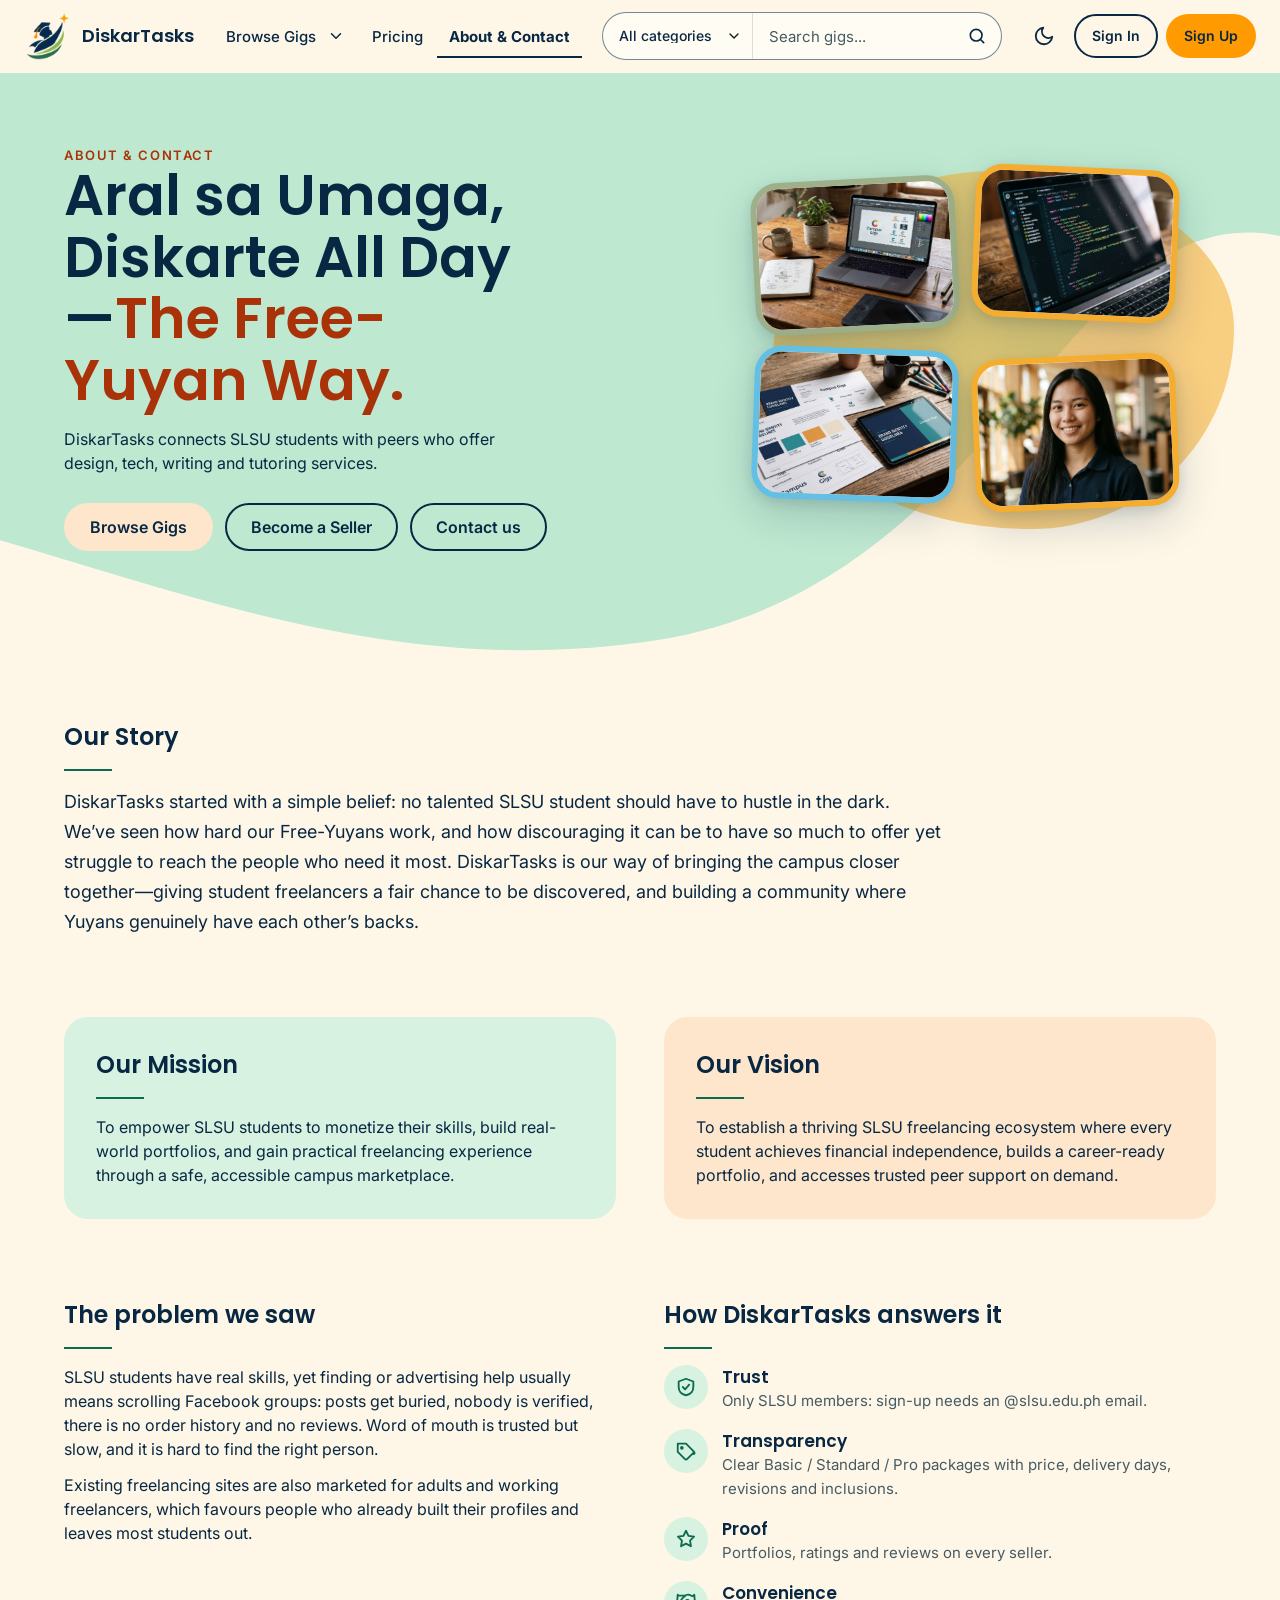
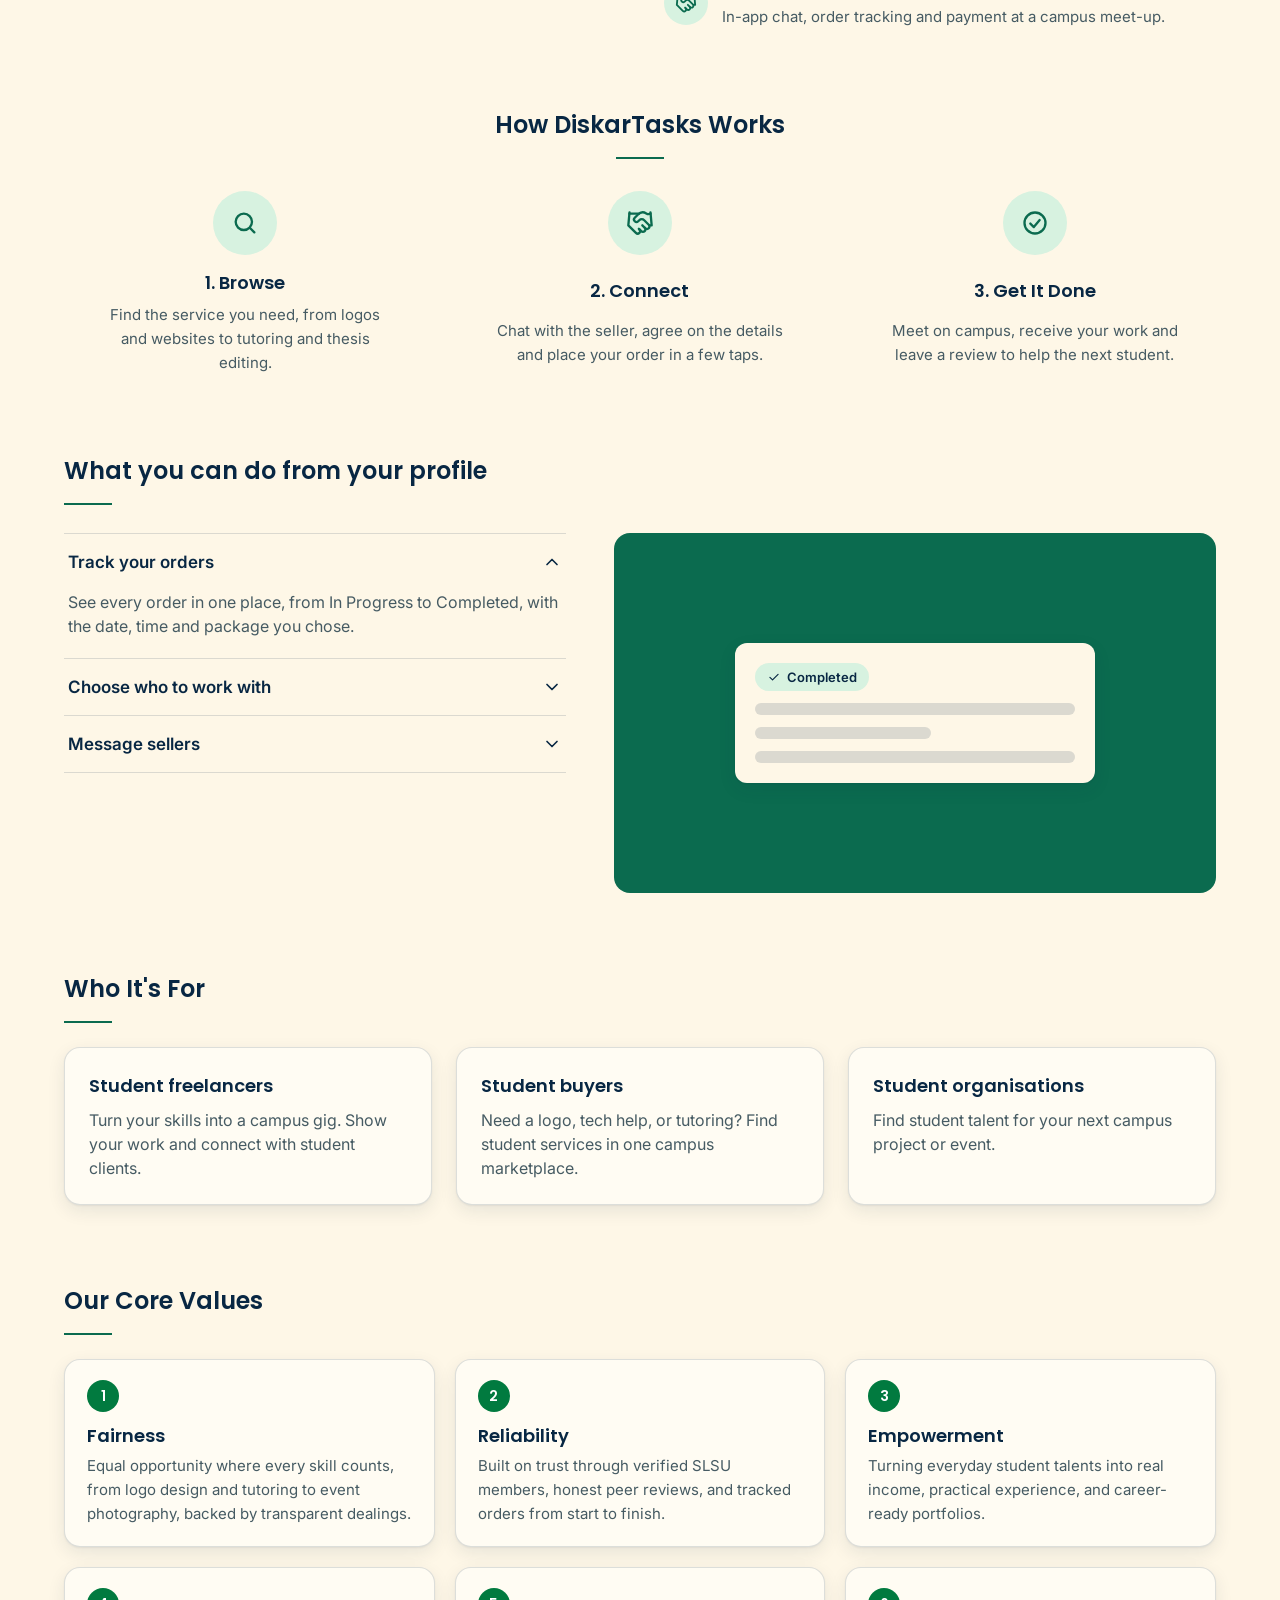
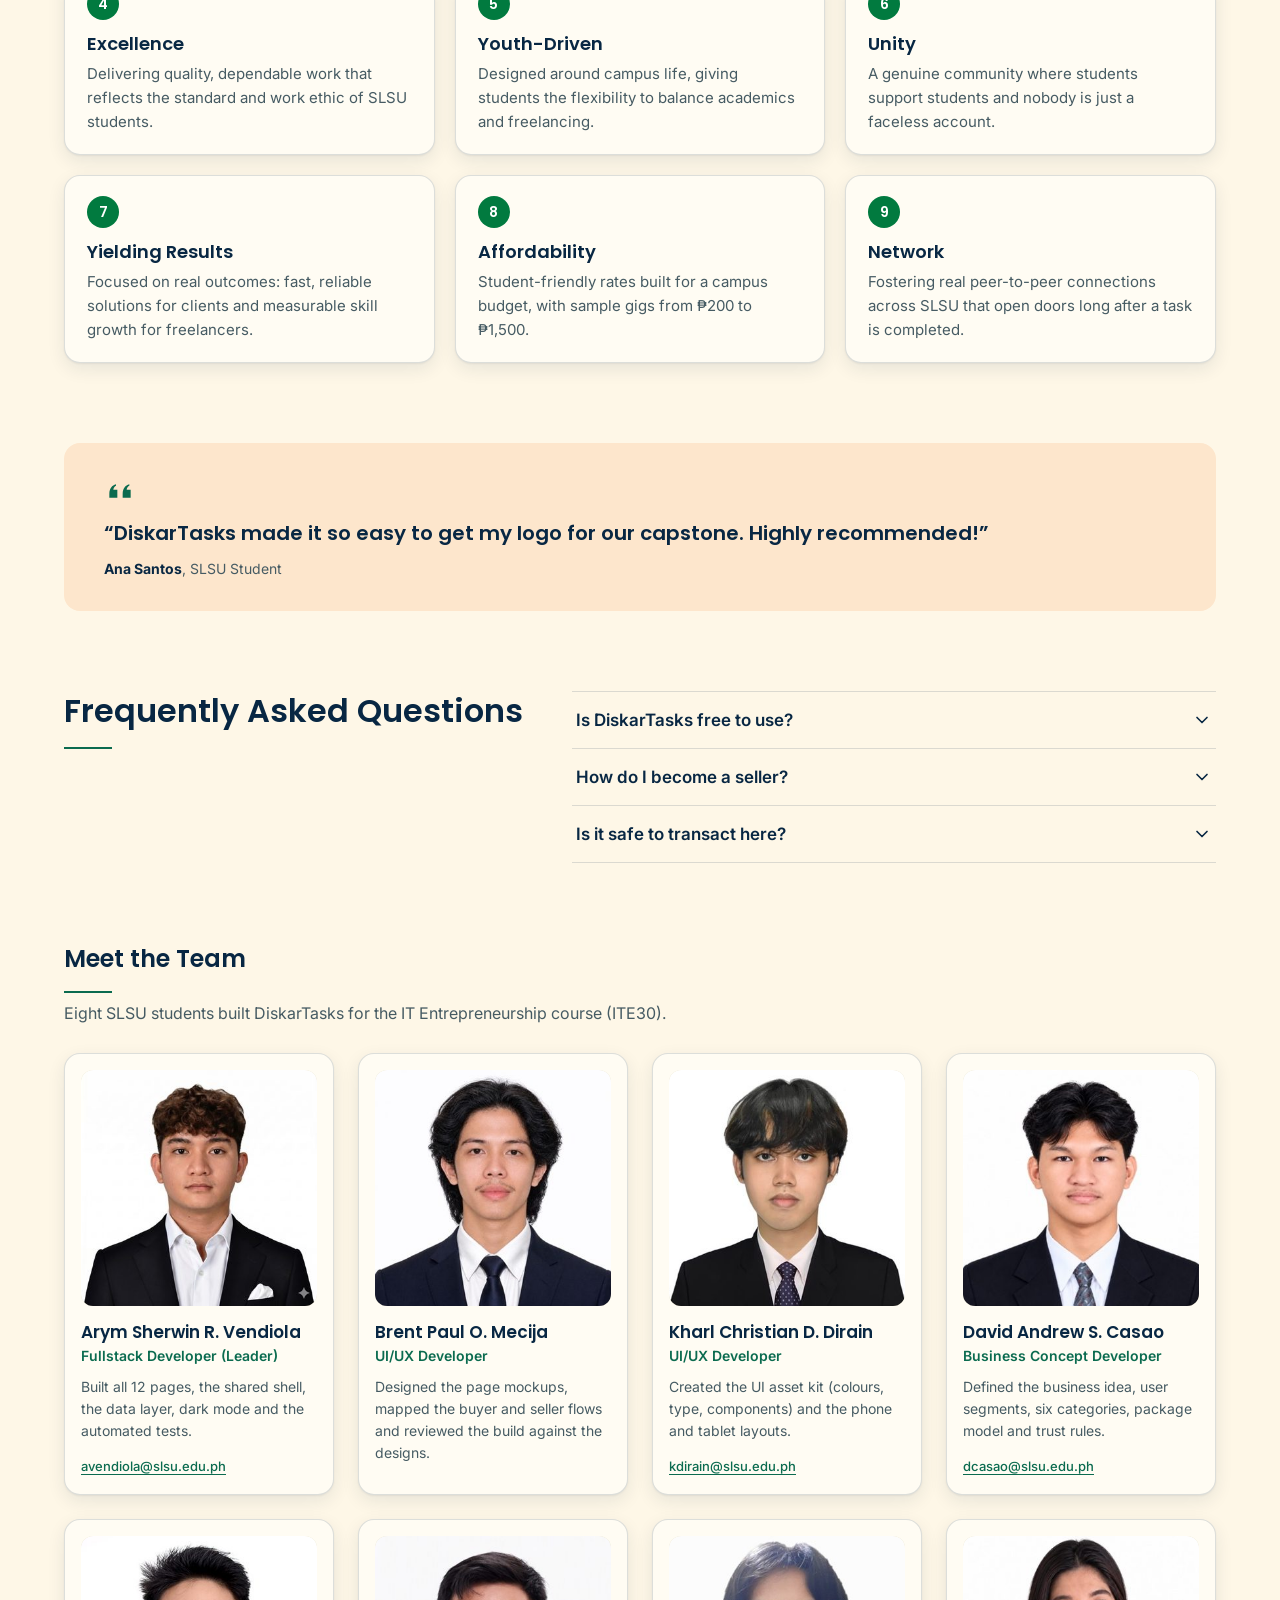
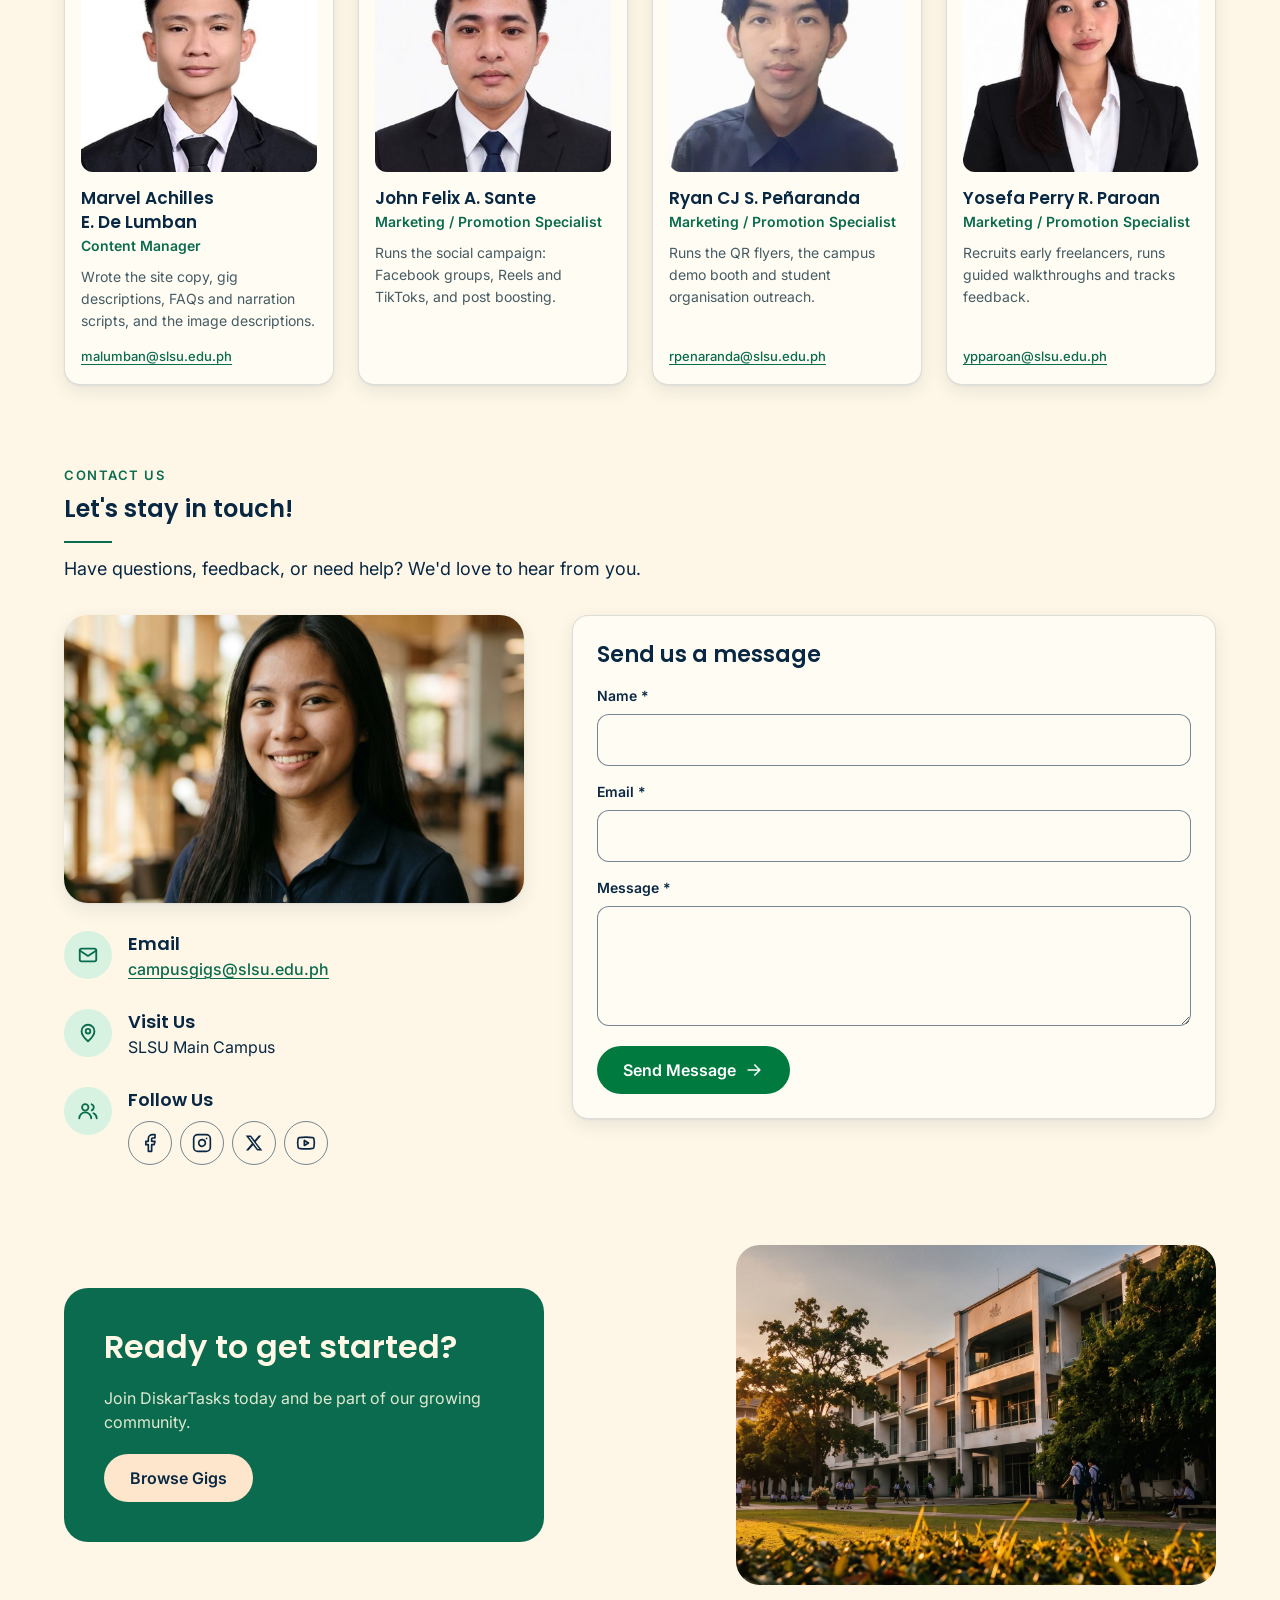
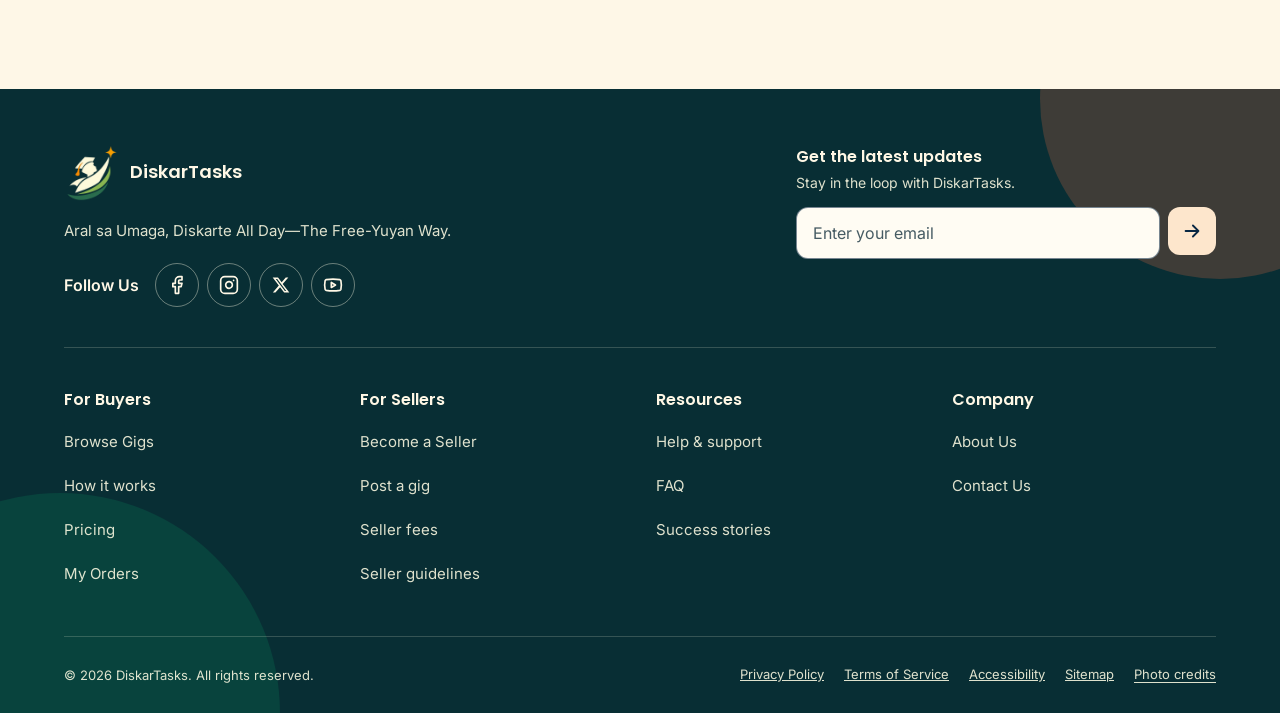
==== commit 37f4ae20: "Rename to DiskarTasks: new logo, About page content, team, honest home stats Co-Authored-By: Claude " ====
--- a/about.html
+++ b/about.html
@@ -3,11 +3,13 @@
 <head>
   <meta charset="utf-8">
   <meta name="viewport" content="width=device-width, initial-scale=1">
-  <title>About &amp; Contact | Campus Gigs</title>
-  <meta name="description" content="About Campus Gigs, how it works, answers to common questions, and a form to write to the team at SLSU Main Campus.">
+  <title>About &amp; Contact | DiskarTasks</title>
+  <meta name="description" content="About DiskarTasks, how it works, answers to common questions, and a form to write to the team at SLSU Main Campus.">
   <link rel="preconnect" href="https://fonts.googleapis.com">
   <link rel="preconnect" href="https://fonts.gstatic.com" crossorigin>
   <link href="https://fonts.googleapis.com/css2?family=Inter:wght@400;500;600;700&family=Poppins:wght@500;600;700&display=swap" rel="stylesheet">
+  <link rel="icon" type="image/png" href="brand/favicon.png">
+  <link rel="apple-touch-icon" href="brand/apple-touch-icon.png">
   <link rel="stylesheet" href="css/tokens.css">
   <link rel="stylesheet" href="css/base.css">
   <link rel="stylesheet" href="css/components.css">
@@ -23,8 +25,8 @@
     <div class="container hero-curve__inner">
       <div>
         <p class="eyebrow">About &amp; contact</p>
-        <h1 id="about-title">Made for campus.<br>Made for <span class="about-hero__accent">each other.</span></h1>
-        <p>Campus Gigs connects SLSU students with peers who offer design, tech, writing and tutoring services.</p>
+        <h1 id="about-title">Aral sa Umaga, Diskarte All Day—<span class="about-hero__accent">The Free-Yuyan Way.</span></h1>
+        <p>DiskarTasks connects SLSU students with peers who offer design, tech, writing and tutoring services.</p>
         <div class="hero-curve__actions">
           <a class="btn btn--light" href="browse.html">Browse Gigs</a>
           <a class="btn btn--outline about-hero__ghost" id="about-seller" href="signup.html?role=seller">Become a Seller</a>
@@ -43,13 +45,37 @@
     </div>
   </section>
 
-  <section class="section container about-two">
-    <div><h2 class="h-rule">Our Story</h2><p>Campus Gigs started with a simple idea: SLSU students have incredible skills, and we wanted a place where they can share them, offer their services and support each other.</p></div>
-    <div><h2 class="h-rule">Our Mission</h2><p>To build a trusted and easy-to-use platform that fosters skill-sharing, collaboration and opportunity for every student on campus.</p></div>
+  <section class="section container about-story" aria-labelledby="story-title">
+    <h2 class="h-rule" id="story-title">Our Story</h2>
+    <p>DiskarTasks started with a simple belief: no talented SLSU student should have to hustle in the dark. We’ve seen how hard our Free-Yuyans work, and how discouraging it can be to have so much to offer yet struggle to reach the people who need it most. DiskarTasks is our way of bringing the campus closer together—giving student freelancers a fair chance to be discovered, and building a community where Yuyans genuinely have each other’s backs.</p>
+  </section>
+
+  <section class="section container about-two" aria-label="Mission and vision">
+    <div class="about-two__card"><h2 class="h-rule">Our Mission</h2><p>To empower SLSU students to monetize their skills, build real-world portfolios, and gain practical freelancing experience through a safe, accessible campus marketplace.</p></div>
+    <div class="about-two__card"><h2 class="h-rule">Our Vision</h2><p>To establish a thriving SLSU freelancing ecosystem where every student achieves financial independence, builds a career-ready portfolio, and accesses trusted peer support on demand.</p></div>
+  </section>
+
+  <section class="section container" aria-labelledby="problem-title">
+    <div class="problem">
+      <div>
+        <h2 class="h-rule" id="problem-title">The problem we saw</h2>
+        <p>SLSU students have real skills, yet finding or advertising help usually means scrolling Facebook groups: posts get buried, nobody is verified, there is no order history and no reviews. Word of mouth is trusted but slow, and it is hard to find the right person.</p>
+        <p>Existing freelancing sites are also marketed for adults and working freelancers, which favours people who already built their profiles and leaves most students out.</p>
+      </div>
+      <div>
+        <h2 class="h-rule" id="solution-title">How DiskarTasks answers it</h2>
+        <ul class="solution" aria-labelledby="solution-title">
+          <li><span class="solution__ico" data-ico="shield-check" data-size="22"></span><div><h3>Trust</h3><p>Only SLSU members: sign-up needs an @slsu.edu.ph email.</p></div></li>
+          <li><span class="solution__ico" data-ico="tag" data-size="22"></span><div><h3>Transparency</h3><p>Clear Basic / Standard / Pro packages with price, delivery days, revisions and inclusions.</p></div></li>
+          <li><span class="solution__ico" data-ico="star" data-size="22"></span><div><h3>Proof</h3><p>Portfolios, ratings and reviews on every seller.</p></div></li>
+          <li><span class="solution__ico" data-ico="handshake" data-size="22"></span><div><h3>Convenience</h3><p>In-app chat, order tracking and payment at a campus meet-up.</p></div></li>
+        </ul>
+      </div>
+    </div>
   </section>
 
   <section class="section container" id="how" aria-labelledby="how-title">
-    <h2 class="h-rule h-rule--center" id="how-title" style="text-align:center;margin-bottom:32px">How Campus Gigs Works</h2>
+    <h2 class="h-rule h-rule--center" id="how-title" style="text-align:center;margin-bottom:32px">How DiskarTasks Works</h2>
     <div class="steps-3 steps-3--icons">
       <div><span class="step-ico" data-ico="search"></span><h3>1. Browse</h3><p>Find the service you need, from logos and websites to tutoring and thesis editing.</p></div>
       <div><span class="step-ico" data-ico="handshake"></span><h3>2. Connect</h3><p>Chat with the seller, agree on the details and place your order in a few taps.</p></div>
@@ -70,8 +96,17 @@
   </section>
 
   <section class="section container" aria-labelledby="who-title">
-    <h2 class="h-rule" id="who-title" style="margin-bottom:16px">Who It's For</h2>
-    <p style="max-width:60ch">Every SLSU student, whether you are looking for help or want to share your skills.</p>
+    <h2 class="h-rule" id="who-title" style="margin-bottom:24px">Who It's For</h2>
+    <div class="audience">
+      <div class="card card--pad"><h3>Student freelancers</h3><p>Turn your skills into a campus gig. Show your work and connect with student clients.</p></div>
+      <div class="card card--pad"><h3>Student buyers</h3><p>Need a logo, tech help, or tutoring? Find student services in one campus marketplace.</p></div>
+      <div class="card card--pad"><h3>Student organisations</h3><p>Find student talent for your next campus project or event.</p></div>
+    </div>
+  </section>
+
+  <section class="section container" aria-labelledby="values-title">
+    <h2 class="h-rule" id="values-title" style="margin-bottom:24px">Our Core Values</h2>
+    <ul class="values" id="values"></ul>
   </section>
 
   <section class="section container" aria-label="What a student says">
@@ -83,6 +118,12 @@
       <h2 class="h-rule" id="faq-title">Frequently Asked Questions</h2>
       <div class="acc" id="faq-acc"></div>
     </div>
+  </section>
+
+  <section class="section container" id="team" aria-labelledby="team-title">
+    <h2 class="h-rule" id="team-title" style="margin-bottom:8px">Meet the Team</h2>
+    <p class="team-lead">Eight SLSU students built DiskarTasks for the IT Entrepreneurship course (ITE30).</p>
+    <ul class="team" id="team-grid"></ul>
   </section>
 
   <section class="section container contact-wrap" id="contact" aria-labelledby="contact-title">
--- a/css/shell.css
+++ b/css/shell.css
@@ -4,10 +4,14 @@
 /* ---- Logo ---- */
 .logo { display: inline-flex; align-items: center; gap: 10px; min-height: 44px; color: var(--deep); text-decoration: none; }
 .logo__text { font: 600 18px/1.05 var(--font-head); }
-.logo__g { stroke: var(--teal); }
+.logo__mark { display: block; flex: none; object-fit: contain; }
+.logo__mark--dark { display: none; }
+:root[data-theme="dark"] .logo__mark--light { display: none; }
+:root[data-theme="dark"] .logo__mark--dark { display: block; }
 .logo--sm .logo__text { font-size: 16px; }
 .logo--light { color: var(--ivory); }
-.logo--light .logo__g { stroke: var(--olive); }
+.logo--light .logo__mark--light { display: none; }
+.logo--light .logo__mark--dark { display: block; }
 
 /* ---- Storage notice (only when localStorage is blocked or per-file) ---- */
 .storage-notice { padding: 10px var(--gutter); background: var(--olive); color: var(--deep); font: 500 14px/20px var(--font-body); text-align: center; }
--- a/css/pages.css
+++ b/css/pages.css
@@ -175,6 +175,46 @@
   .about-cta__photo { order: 1; min-height: 220px; }
   .about-cta .cta-band--card { order: 2; margin: -40px 12px 0; }
 }
+
+/* ---- About: story, problem/solution, audiences, values, team */
+.about-story > * { max-width: 880px; }
+.about-story h2, .problem h2 { margin-bottom: 16px; }
+.about-story p { font-size: 18px; line-height: 30px; }
+.about-two__card { background: var(--olive); border-radius: var(--r24); padding: 32px; }
+.about-two__card:nth-child(2) { background: var(--cream); }
+.problem { display: grid; grid-template-columns: repeat(2, minmax(0, 1fr)); gap: 48px; align-items: start; }
+.problem p + p { margin-top: 12px; }
+.solution { list-style: none; margin: 0; padding: 0; display: grid; gap: 16px; }
+.solution li { display: flex; gap: 14px; align-items: flex-start; }
+.solution__ico { display: grid; place-items: center; width: 44px; height: 44px; flex: none; border-radius: 50%; background: var(--olive); color: var(--teal); }
+.solution h3 { font-size: 17px; line-height: 24px; }
+.solution p { color: var(--muted); font-size: 15px; }
+.audience { display: grid; grid-template-columns: repeat(3, minmax(0, 1fr)); gap: 24px; }
+.audience h3 { font-size: 18px; margin-bottom: 8px; }
+.audience p { color: var(--muted); }
+.values { list-style: none; margin: 0; padding: 0; display: grid; grid-template-columns: repeat(3, minmax(0, 1fr)); gap: 20px; }
+.value { background: var(--card); border: 1px solid var(--line); border-radius: var(--r16); padding: 20px 22px; box-shadow: var(--shadow-card); }
+.value__n { display: grid; place-items: center; width: 32px; height: 32px; margin-bottom: 12px; border-radius: 50%; background: var(--green); color: var(--on-green); font: 600 14px/1 var(--font-head); }
+.value h3 { font-size: 18px; line-height: 24px; margin-bottom: 6px; }
+.value p { color: var(--muted); font-size: 15px; line-height: 24px; }
+.team-lead { color: var(--muted); margin-bottom: 28px; }
+.team { list-style: none; margin: 0; padding: 0; display: grid; grid-template-columns: repeat(4, minmax(0, 1fr)); gap: 24px; }
+.member { background: var(--card); border: 1px solid var(--line); border-radius: var(--r16); padding: 16px; box-shadow: var(--shadow-card); display: flex; flex-direction: column; }
+.member__photo { position: relative; aspect-ratio: 1 / 1; border-radius: var(--r12); overflow: hidden; margin-bottom: 14px; background: var(--olive); }
+.member__photo > .tile { position: absolute; inset: 0; width: 100%; height: 100%; object-fit: cover; object-position: center top; }
+.member h3 { font-size: 17px; line-height: 24px; }
+.member__role { color: var(--teal); font-weight: 600; font-size: 14px; line-height: 20px; margin-top: 2px; }
+.member__duty { color: var(--muted); font-size: 14px; line-height: 22px; margin-top: 10px; }
+.member__mail { margin-top: auto; padding-top: 12px; font-size: 13px; color: var(--teal); font-weight: 500; overflow-wrap: anywhere; }
+@media (max-width: 1023px) { .team { grid-template-columns: repeat(2, minmax(0, 1fr)); } .values { grid-template-columns: repeat(2, minmax(0, 1fr)); } }
+@media (max-width: 767px) {
+  .problem, .audience, .values { grid-template-columns: 1fr; gap: 24px; }
+  .values { gap: 16px; }
+  .about-two__card { padding: 24px; }
+  .team { gap: 14px; }
+  .member { padding: 12px; }
+}
+@media (max-width: 479px) { .team { grid-template-columns: 1fr; } }
 
 /* ============================================================ Contact (section of the About page) */
 .contact-head { max-width: 60ch; margin-bottom: 32px; }
